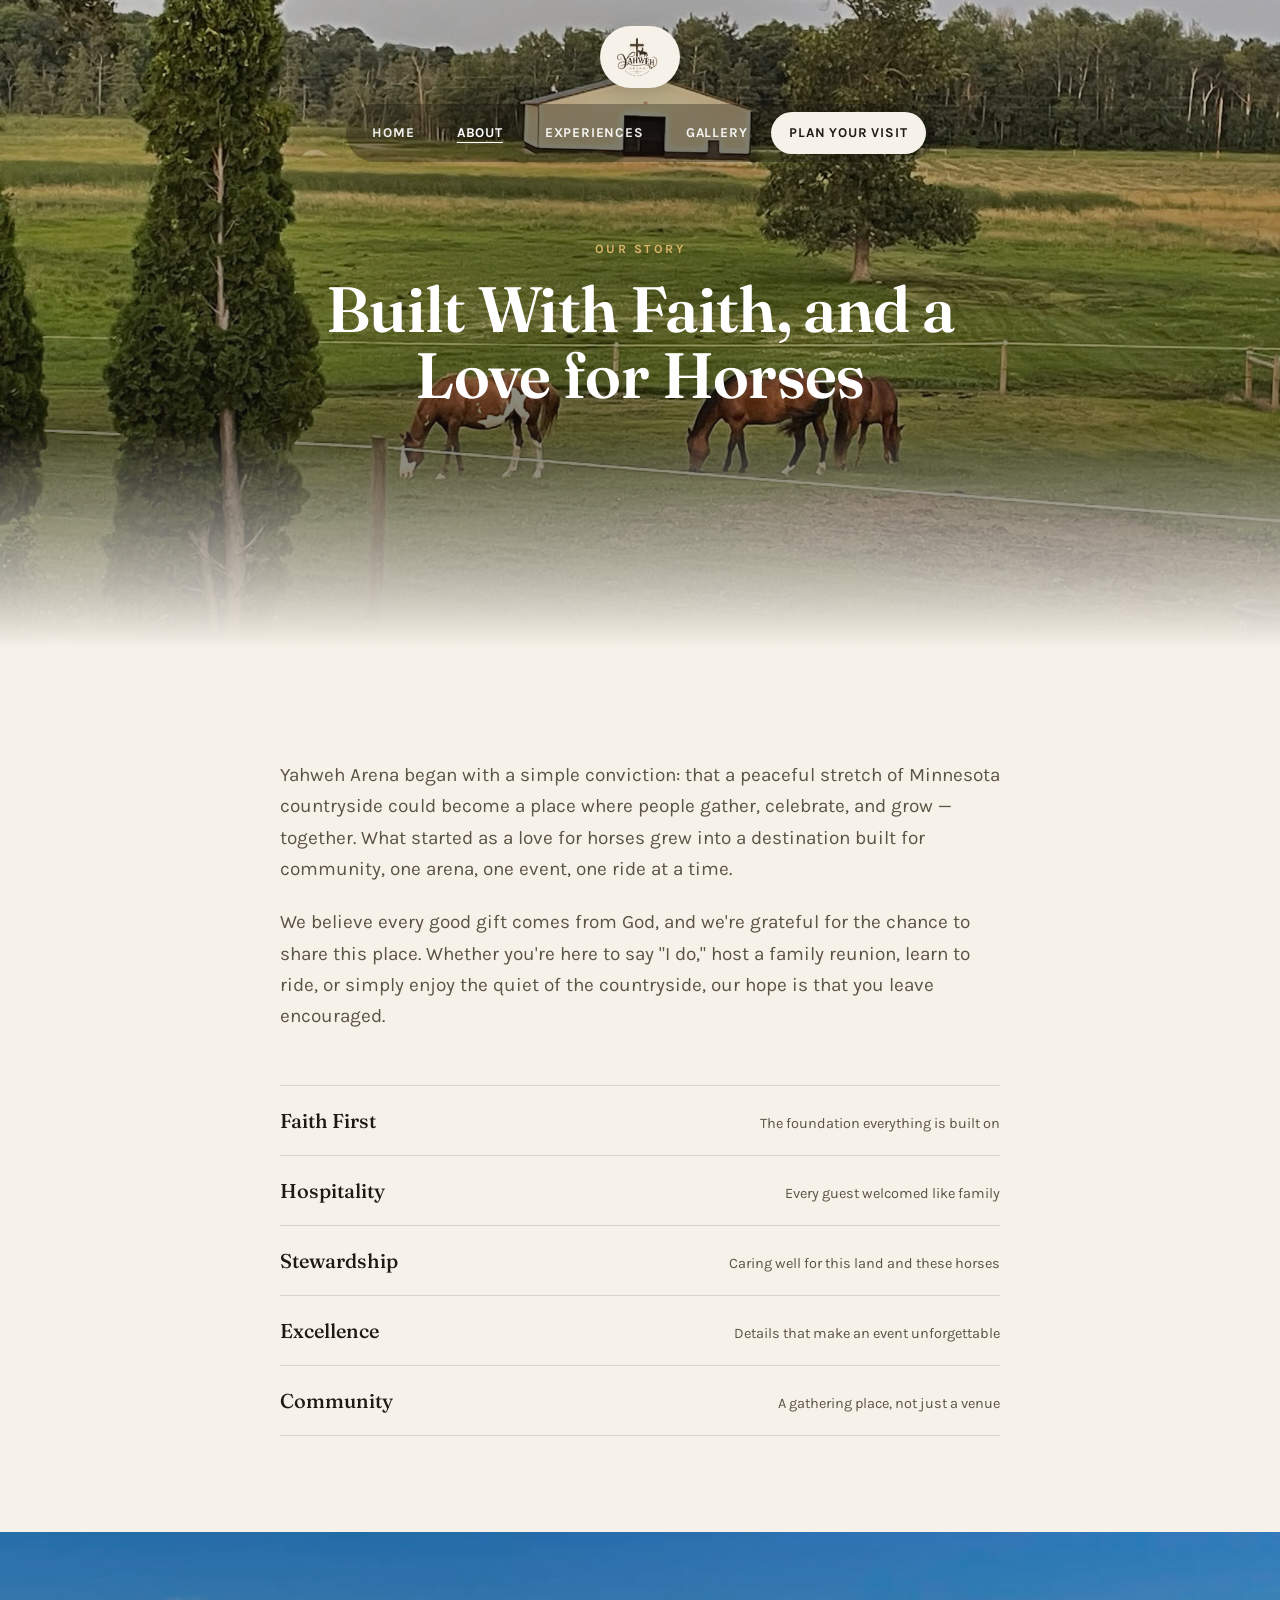
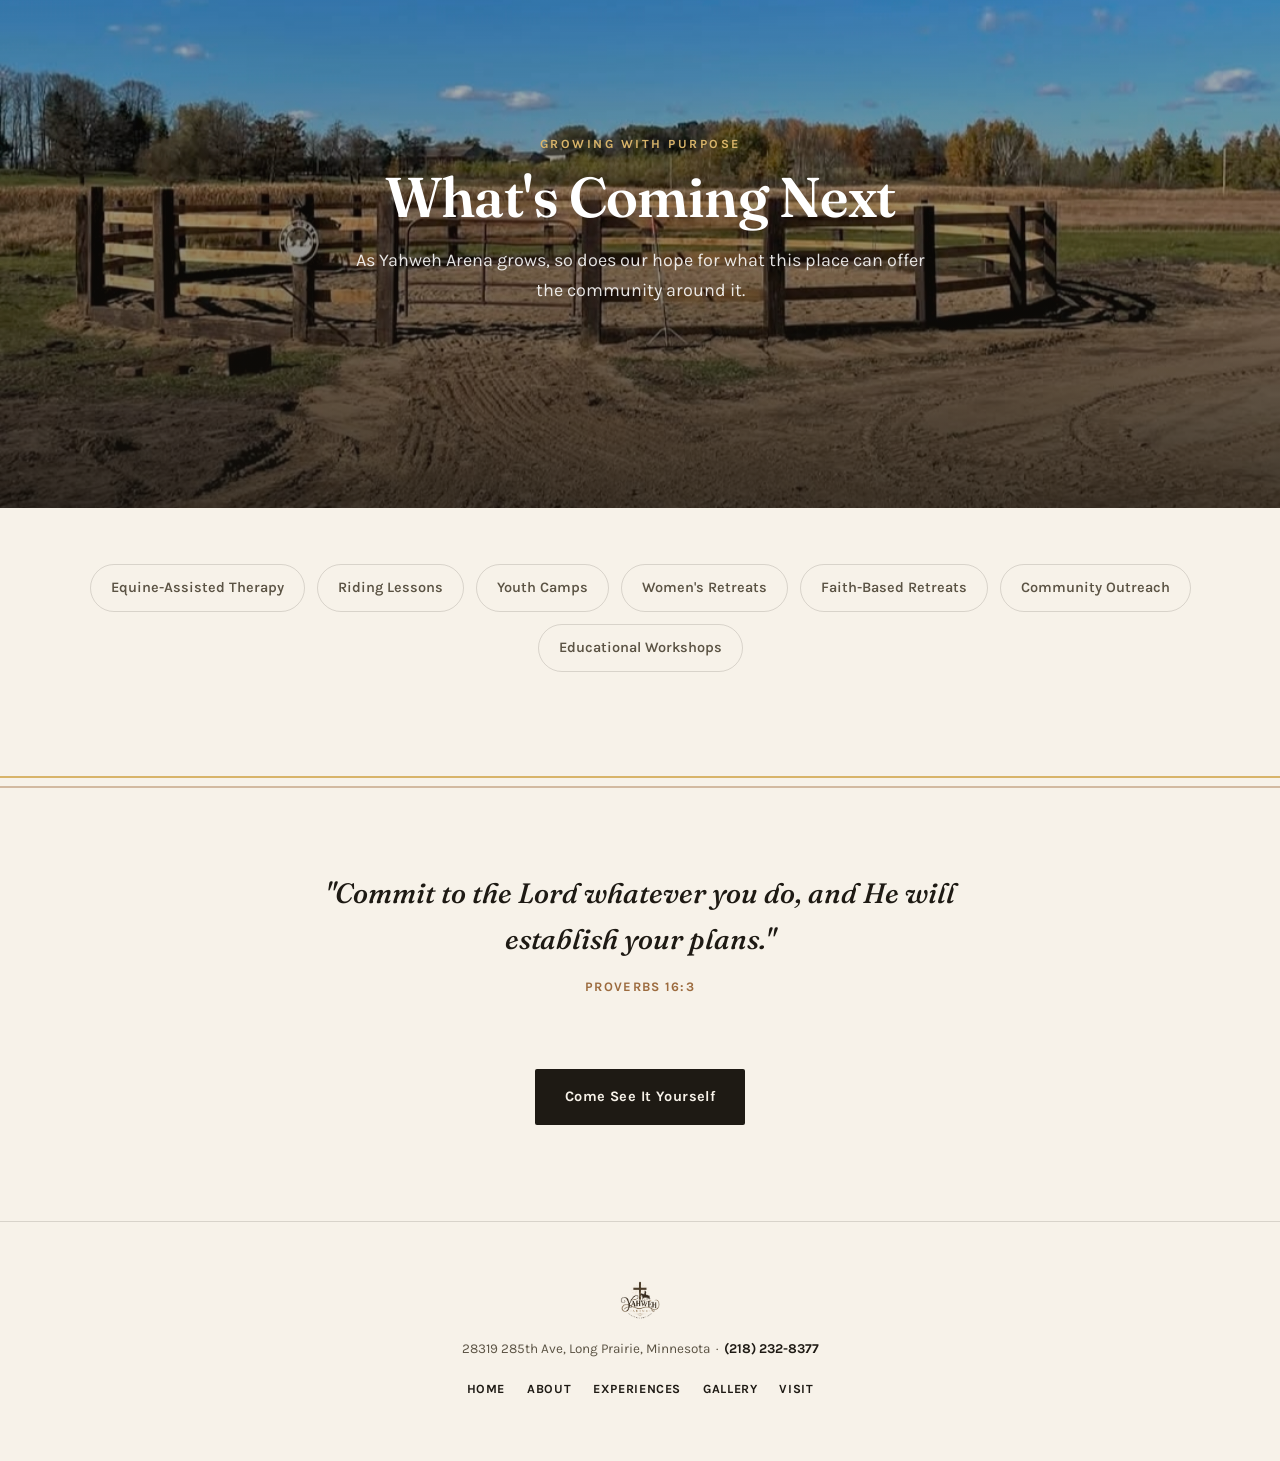
==== about.html @ 920b009f "Add files via upload" ====
<!DOCTYPE html>
<html lang="en">
<head>
<meta charset="UTF-8">
<meta name="viewport" content="width=device-width, initial-scale=1.0">
<title>Our Story — Yahweh Arena</title>
<link rel="preconnect" href="https://fonts.googleapis.com">
<link rel="preconnect" href="https://fonts.gstatic.com" crossorigin>
<link href="https://fonts.googleapis.com/css2?family=Fraunces:ital,opsz,wght@0,9..144,400;0,9..144,500;0,9..144,600;0,9..144,700;1,9..144,500&family=Karla:ital,wght@0,400;0,500;0,600;0,700;1,400&display=swap" rel="stylesheet">
<link rel="stylesheet" href="styles.css">
</head>
<body>

<header class="site-header" id="siteHeader">
  <div class="header-inner">
    <a href="index.html" class="logo-plate">
      <img class="logo-mark" src="1000023288.png" alt="Yahweh Arena — Equestrian &amp; Event Venue">
    </a>
    <nav class="main-nav" id="mainNav">
      <a href="index.html">Home</a>
      <a href="about.html" aria-current="page">About</a>
      <a href="experiences.html">Experiences</a>
      <a href="gallery.html">Gallery</a>
      <a href="visit.html" class="nav-cta">Plan Your Visit</a>
    </nav>
    <button class="nav-toggle" id="navToggle" aria-label="Toggle menu" aria-expanded="false">☰</button>
  </div>
</header>

<section class="image-band section-band fade-base" style="min-height:72vh;">
  <img class="band-img photo" src="1000023089.jpg" alt="Horses grazing in the pasture at Yahweh Arena at dusk">
  <div class="band-overlay"></div>
  <div class="band-content">
    <div class="eyebrow">Our Story</div>
    <h1 style="font-size:clamp(38px,6vw,64px); color:#fff;">Built With Faith, and a Love for Horses</h1>
  </div>
</section>

<section class="content">
  <div class="section-head" style="max-width:720px;">
    <p style="font-size:19px; color:var(--ink-soft); text-align:left;">Yahweh Arena began with a simple conviction: that a peaceful stretch of Minnesota countryside could become a place where people gather, celebrate, and grow — together. What started as a love for horses grew into a destination built for community, one arena, one event, one ride at a time.</p>
    <p style="font-size:19px; color:var(--ink-soft); text-align:left; margin-top:22px;">We believe every good gift comes from God, and we're grateful for the chance to share this place. Whether you're here to say "I do," host a family reunion, learn to ride, or simply enjoy the quiet of the countryside, our hope is that you leave encouraged.</p>
  </div>
  <ul class="values-list">
    <li>Faith First <span>The foundation everything is built on</span></li>
    <li>Hospitality <span>Every guest welcomed like family</span></li>
    <li>Stewardship <span>Caring well for this land and these horses</span></li>
    <li>Excellence <span>Details that make an event unforgettable</span></li>
    <li>Community <span>A gathering place, not just a venue</span></li>
  </ul>
</section>

<!-- FUTURE -->
<section class="image-band section-band" style="min-height:64vh;">
  <img class="band-img photo" src="1000023096.jpg" alt="Outdoor round pen at Yahweh Arena under a clear blue sky">
  <div class="band-overlay"></div>
  <div class="band-content">
    <div class="eyebrow">Growing With Purpose</div>
    <h2>What's Coming Next</h2>
    <p>As Yahweh Arena grows, so does our hope for what this place can offer the community around it.</p>
  </div>
</section>

<section class="content" style="padding-top:56px;">
  <div class="tag-row">
    <span>Equine-Assisted Therapy</span>
    <span>Riding Lessons</span>
    <span>Youth Camps</span>
    <span>Women's Retreats</span>
    <span>Faith-Based Retreats</span>
    <span>Community Outreach</span>
    <span>Educational Workshops</span>
  </div>
</section>

<svg class="fence" viewBox="0 0 1200 30" preserveAspectRatio="none" aria-hidden="true">
  <line class="rail" x1="0" y1="9" x2="1200" y2="9"/>
  <line class="rail2" x1="0" y1="19" x2="1200" y2="19"/>
</svg>

<div class="verse">
  <p>"Commit to the Lord whatever you do, and He will establish your plans."</p>
  <cite>Proverbs 16:3</cite>
</div>

<section class="content" style="padding-top:0; text-align:center;">
  <a class="btn btn-dark" href="visit.html">Come See It Yourself</a>
</section>

<footer>
  <img class="logo-mark" src="1000023288.png" alt="Yahweh Arena">
  <div>28319 285th Ave, Long Prairie, Minnesota &nbsp;·&nbsp; <a class="tel" href="tel:+12182328377">(218) 232-8377</a></div>
  <nav>
    <a href="index.html">Home</a>
    <a href="about.html">About</a>
    <a href="experiences.html">Experiences</a>
    <a href="gallery.html">Gallery</a>
    <a href="visit.html">Visit</a>
  </nav>
</footer>

<script src="script.js"></script>
</body>
</html>
---- styles.css ----
/* ===========================================================
   YAHWEH ARENA — shared styles
   Palette: warm off-white, deep ink, sage, saddle leather, wheat gold
=========================================================== */

:root{
  --ivory:#F7F2E9;
  --card:#FFFDF8;
  --ink:#1E1A14;
  --ink-soft:#5B5344;
  --sage:#6B6F47;
  --sage-deep:#4E5236;
  --leather:#9C6B3E;
  --wheat:#D8B46A;
  --line: rgba(30,26,20,0.14);
  --max: 1180px;
  --overlay: linear-gradient(180deg, rgba(20,17,12,0.25) 0%, rgba(20,17,12,0.45) 55%, rgba(20,17,12,0.78) 100%);
}
*{box-sizing:border-box;}
html{scroll-behavior:smooth;}
body{
  margin:0;
  background:var(--ivory);
  color:var(--ink);
  font-family:'Karla', sans-serif;
  font-size:17px;
  line-height:1.65;
  -webkit-font-smoothing:antialiased;
}
img,svg{display:block;max-width:100%;}
a{color:inherit;}
h1,h2,h3{
  font-family:'Fraunces', serif;
  font-weight:600;
  line-height:1.04;
  margin:0;
  letter-spacing:-0.01em;
}
p{margin:0;}
.photo{width:100%; height:100%; object-fit:cover; filter:saturate(0.95) contrast(1.03);}
.eyebrow{
  font-family:'Karla', sans-serif;
  font-weight:700;
  font-size:12.5px;
  letter-spacing:0.2em;
  text-transform:uppercase;
  color:var(--leather);
}
.wrap{max-width:var(--max); margin:0 auto; padding:0 32px;}
:focus-visible{outline:2px solid var(--wheat); outline-offset:3px;}
@media (prefers-reduced-motion: reduce){
  *{animation-duration:0.001ms !important; animation-iteration-count:1 !important; transition-duration:0.001ms !important; scroll-behavior:auto !important;}
}

/* ---------------- HEADER / NAV ---------------- */
.site-header{
  position:fixed; top:0; left:0; right:0; z-index:200;
  padding:26px 0 18px;
  transition: background .5s ease, padding .5s ease, box-shadow .5s ease, backdrop-filter .5s ease;
}
.site-header.is-scrolled{
  padding:12px 0;
  background:rgba(247,242,233,0.94);
  backdrop-filter:blur(10px);
  box-shadow:0 1px 0 var(--line);
}
.header-inner{
  max-width:var(--max); margin:0 auto; padding:0 28px;
  display:flex; flex-direction:column; align-items:center; gap:16px;
  animation: headerFadeIn 1.1s ease both;
}
.site-header.is-scrolled .header-inner{
  flex-direction:row; justify-content:space-between; align-items:center; gap:0;
}
@keyframes headerFadeIn{
  from{opacity:0; transform:translateY(-10px);}
  to{opacity:1; transform:translateY(0);}
}
.logo-plate{
  background:var(--ivory);
  border-radius:999px;
  padding:8px 20px 8px 14px;
  display:inline-flex; align-items:center;
  box-shadow:0 4px 20px rgba(0,0,0,0.16);
  text-decoration:none;
  transition:padding .4s ease;
}
.site-header.is-scrolled .logo-plate{box-shadow:none; padding:4px 14px 4px 8px; background:transparent;}
.logo-mark{height:46px; width:auto; transition:height .4s ease;}
.site-header.is-scrolled .logo-mark{height:38px;}

.main-nav{
  display:flex; align-items:center; gap:6px;
  background:rgba(20,17,12,0.32);
  backdrop-filter:blur(8px);
  border-radius:999px;
  padding:8px;
  transition:background .4s ease, backdrop-filter .4s ease, padding .4s ease;
}
.site-header.is-scrolled .main-nav{background:transparent; backdrop-filter:none; padding:0; gap:28px;}
.main-nav a{
  text-decoration:none;
  color:#fff;
  font-weight:700;
  font-size:13.5px;
  letter-spacing:0.06em;
  text-transform:uppercase;
  padding:10px 18px;
  border-radius:999px;
  transition:background .2s, color .2s, opacity .2s;
  opacity:0.92;
}
.main-nav a:hover{opacity:1; background:rgba(255,255,255,0.14);}
.site-header.is-scrolled .main-nav a{color:var(--ink); padding:8px 0; opacity:0.78;}
.site-header.is-scrolled .main-nav a:hover{background:none; opacity:1;}
.main-nav a.nav-cta{
  background:var(--ivory); color:var(--ink) !important; opacity:1;
}
.main-nav a.nav-cta:hover{background:var(--wheat);}
.site-header.is-scrolled .main-nav a.nav-cta{
  background:var(--ink); color:var(--ivory) !important; padding:10px 20px;
}
.site-header.is-scrolled .main-nav a.nav-cta:hover{background:var(--sage-deep);}
.main-nav a[aria-current="page"]{opacity:1; text-decoration:underline; text-underline-offset:5px;}

.nav-toggle{
  display:none; background:none; border:0; color:#fff; font-size:24px; cursor:pointer;
  position:absolute; right:28px; top:26px;
}
.site-header.is-scrolled .nav-toggle{color:var(--ink); top:16px;}

/* ---------------- IMAGE BANDS (signature: big image, dark overlay, centered content) ---------------- */
.image-band{
  position:relative;
  width:100%;
  overflow:hidden;
  display:flex; align-items:center; justify-content:center;
  text-align:center;
  color:#fff;
}
.image-band.hero-band{min-height:100vh;}
.image-band.section-band{min-height:78vh;}
.band-img{position:absolute; inset:0; width:100%; height:100%;}
.band-overlay{position:absolute; inset:0; background:var(--overlay);}
.band-content{position:relative; z-index:2; max-width:760px; padding:0 28px;}
.band-content .eyebrow{color:var(--wheat);}
.band-content h1{
  font-size:clamp(42px, 7vw, 84px);
  color:#fff;
  margin-top:16px;
}
.band-content h2{
  font-size:clamp(32px, 5vw, 56px);
  color:#fff;
  margin-top:14px;
}
.band-content p{
  color:rgba(255,255,255,0.88);
  font-size:18px;
  margin-top:20px;
  max-width:52ch;
  margin-left:auto; margin-right:auto;
}
.band-actions{display:flex; gap:16px; justify-content:center; margin-top:34px; flex-wrap:wrap;}

/* fade to off-white at base of the first band on a page */
.image-band.fade-base::before{
  content:"";
  position:absolute; left:0; right:0; bottom:0; height:220px;
  background:linear-gradient(to bottom, transparent, var(--ivory));
  z-index:1; pointer-events:none;
}

.btn{
  display:inline-block;
  text-decoration:none;
  font-weight:700;
  font-size:14.5px;
  letter-spacing:0.03em;
  padding:16px 30px;
  border-radius:2px;
  transition:background .2s, color .2s, transform .2s;
}
.btn-light{background:var(--ivory); color:var(--ink);}
.btn-light:hover{background:var(--wheat); transform:translateY(-1px);}
.btn-outline{border:1.5px solid rgba(255,255,255,0.7); color:#fff;}
.btn-outline:hover{background:rgba(255,255,255,0.12);}
.btn-dark{background:var(--ink); color:var(--ivory);}
.btn-dark:hover{background:var(--sage-deep); transform:translateY(-1px);}

/* ---------------- FENCE DIVIDER (signature motif) ---------------- */
.fence{width:100%; height:30px; display:block;}
.fence .rail{stroke:var(--wheat); stroke-width:2;}
.fence .rail2{stroke:var(--leather); stroke-width:1.5; opacity:0.55;}

/* ---------------- OFF-WHITE CONTENT SECTIONS ---------------- */
section.content{padding:96px 28px;}
.section-head{max-width:660px; margin:0 auto 52px; text-align:center;}
.section-head h2{font-size:clamp(30px,4vw,44px); margin-top:12px;}
.section-head p{color:var(--ink-soft); margin-top:16px; font-size:17px;}

/* verse */
.verse{text-align:center; padding:72px 28px; max-width:760px; margin:0 auto;}
.verse p{
  font-family:'Fraunces', serif; font-style:italic; font-weight:500;
  font-size:clamp(21px,2.6vw,28px); color:var(--ink);
}
.verse cite{
  display:block; margin-top:14px; font-style:normal; font-weight:700; font-size:13px;
  letter-spacing:0.1em; text-transform:uppercase; color:var(--leather);
}

/* values list (about) */
.values-list{list-style:none; margin:36px 0 0; padding:0; border-top:1px solid var(--line); max-width:720px; margin-left:auto; margin-right:auto;}
.values-list li{
  padding:18px 0; border-bottom:1px solid var(--line);
  display:flex; justify-content:space-between; align-items:baseline; gap:20px;
  font-family:'Fraunces', serif; font-weight:500; font-size:20px;
}
.values-list li span{font-family:'Karla', sans-serif; font-weight:400; font-size:14.5px; color:var(--ink-soft); text-align:right; max-width:54%;}

/* teaser cards (home) */
.card-grid{max-width:var(--max); margin:0 auto; display:grid; grid-template-columns:repeat(3,1fr); gap:1px; background:var(--line); border:1px solid var(--line);}
.teaser-card{background:var(--card); text-decoration:none; color:var(--ink); display:flex; flex-direction:column;}
.teaser-photo{aspect-ratio:5/4; overflow:hidden;}
.teaser-body{padding:30px 28px 34px;}
.teaser-body h3{font-size:23px; margin-top:12px;}
.teaser-body p{color:var(--ink-soft); font-size:15px; margin-top:10px;}
.teaser-price{font-family:'Fraunces', serif; font-weight:600; font-size:14px; color:var(--sage-deep);}
.teaser-arrow{margin-top:18px; font-weight:700; font-size:13px; letter-spacing:0.05em; text-transform:uppercase; display:inline-flex; align-items:center; gap:6px;}
.teaser-card:hover .teaser-photo img{transform:scale(1.04);}
.teaser-photo img{transition:transform .5s ease;}

/* gallery grid teaser + full */
.gallery-grid{max-width:var(--max); margin:0 auto; display:grid; grid-template-columns:repeat(3,1fr); gap:14px;}
.gallery-grid a{display:block; aspect-ratio:1/1; overflow:hidden; text-decoration:none;}
.gallery-grid img{transition:transform .5s ease;}
.gallery-grid a:hover img{transform:scale(1.05);}
.gallery-grid.teaser{grid-template-columns:repeat(4,1fr);}

/* experience full sections (experiences page) */
.exp-section{position:relative; min-height:88vh; display:flex; align-items:center; overflow:hidden; color:#fff;}
.exp-section .band-img{position:absolute; inset:0;}
.exp-section .band-overlay{position:absolute; inset:0; background:var(--overlay);}
.exp-inner{position:relative; z-index:2; max-width:640px; padding:0 28px;}
.exp-inner .eyebrow{color:var(--wheat);}
.exp-inner h2{font-size:clamp(34px,5vw,56px); color:#fff; margin-top:14px;}
.exp-price-tag{
  display:inline-block; margin-top:18px; font-family:'Fraunces', serif; font-weight:600;
  font-size:17px; color:#fff; border:1px solid rgba(255,255,255,0.5); padding:8px 18px; border-radius:999px;
}
.exp-inner p.desc{color:rgba(255,255,255,0.9); margin-top:22px; font-size:17px; max-width:50ch;}
.exp-list{list-style:none; margin:24px 0 0; padding:0;}
.exp-list li{padding:8px 0; font-size:15px; color:rgba(255,255,255,0.88);}
.exp-list li::before{content:"— "; color:var(--wheat); font-weight:700;}

/* visit / contact card */
.visit-card{
  max-width:560px; margin:0 auto; background:var(--card); border:1px solid var(--line); padding:44px;
}
.visit-card h3{font-size:24px;}
.visit-row{display:flex; justify-content:space-between; gap:20px; padding:16px 0; border-top:1px solid var(--line); font-size:15px;}
.visit-row:first-of-type{margin-top:22px;}
.visit-row dt{color:var(--ink-soft); font-weight:700; letter-spacing:0.03em; font-size:12px; text-transform:uppercase;}
.visit-row dd{margin:0; text-align:right; font-weight:600;}
.visit-note{font-size:13px; color:var(--ink-soft); margin-top:20px; font-style:italic; text-align:center;}
.visit-btns{display:flex; gap:14px; margin-top:24px; flex-wrap:wrap; justify-content:center;}

/* future tags */
.tag-row{max-width:var(--max); margin:0 auto; display:flex; flex-wrap:wrap; gap:12px; justify-content:center;}
.tag-row span{border:1px solid var(--line); padding:11px 20px; border-radius:999px; font-size:14.5px; font-weight:600; color:var(--ink-soft);}

/* ---------------- FOOTER ---------------- */
footer{padding:56px 28px 44px; text-align:center; color:var(--ink-soft); font-size:13.5px; border-top:1px solid var(--line);}
footer .logo-mark{height:44px; margin:0 auto 16px;}
footer nav{display:flex; gap:22px; justify-content:center; margin:18px 0; flex-wrap:wrap;}
footer nav a{text-decoration:none; font-weight:700; font-size:12.5px; letter-spacing:0.05em; text-transform:uppercase; color:var(--ink);}
footer a.tel{text-decoration:none; font-weight:700; color:var(--ink);}

/* ---------------- RESPONSIVE ---------------- */
@media (max-width:900px){
  .main-nav{
    position:fixed; inset:0; top:0; z-index:150;
    flex-direction:column; justify-content:center; align-items:center; gap:26px;
    background:rgba(20,17,12,0.94); backdrop-filter:blur(10px);
    border-radius:0; padding:0;
    opacity:0; visibility:hidden; pointer-events:none;
    transition:opacity .3s ease;
  }
  .main-nav.is-open{opacity:1; visibility:visible; pointer-events:auto;}
  .main-nav a{font-size:20px; padding:12px 24px;}
  .nav-toggle{display:block;}
  .site-header .header-inner{flex-direction:row; justify-content:center;}
  .site-header.is-scrolled .header-inner{justify-content:center;}
  .card-grid{grid-template-columns:1fr;}
  .gallery-grid{grid-template-columns:repeat(2,1fr);}
  .gallery-grid.teaser{grid-template-columns:repeat(2,1fr);}
  .values-list li{flex-direction:column; gap:4px;}
  .values-list li span{max-width:100%; text-align:left;}
  section.content{padding:64px 20px;}
  .visit-card{padding:30px;}
}
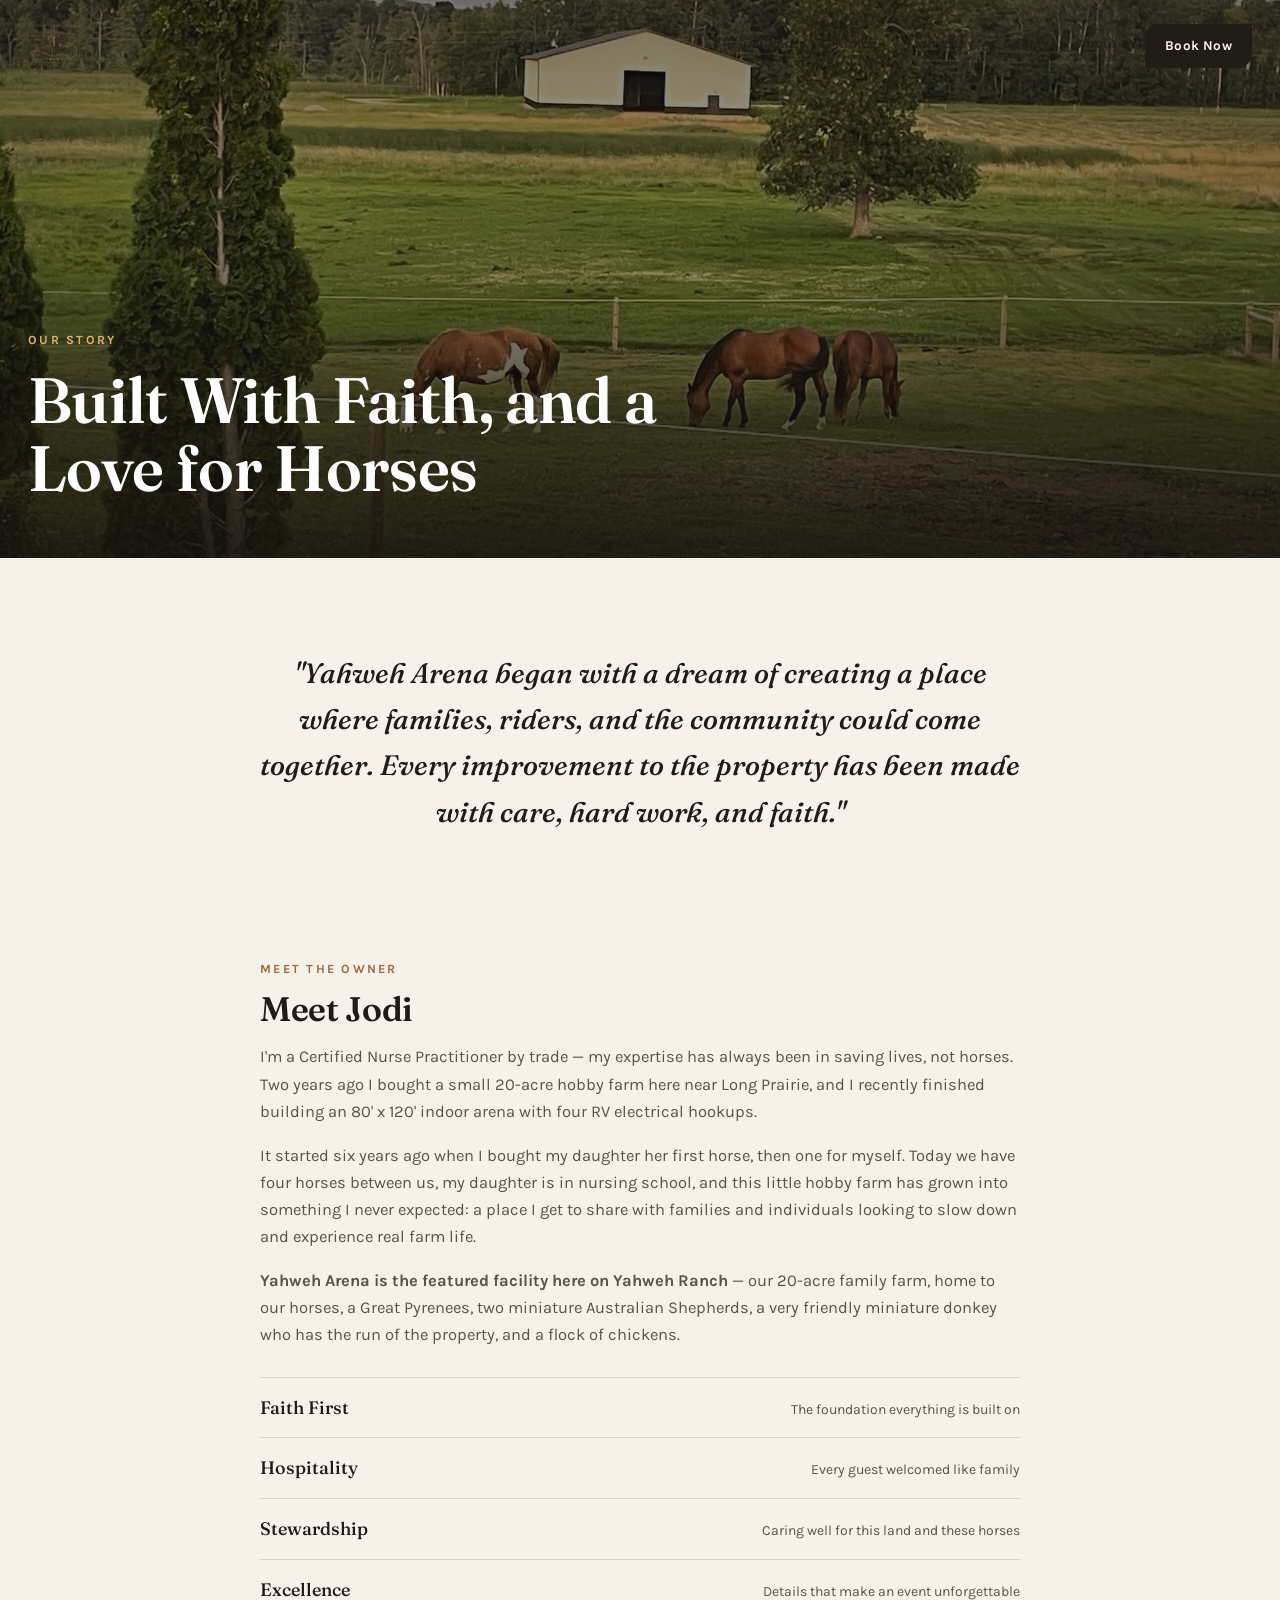
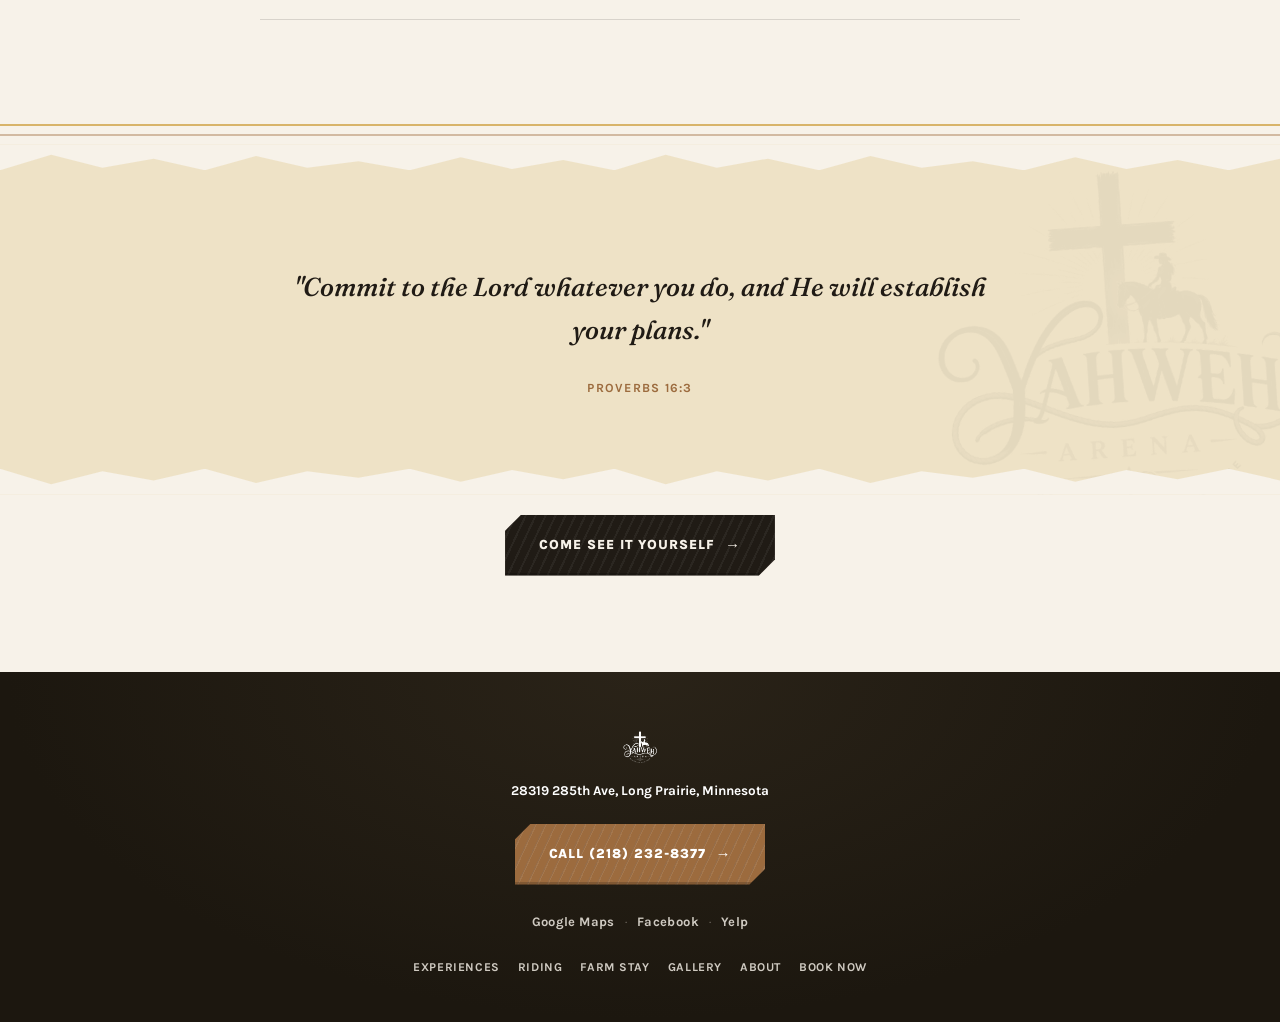
==== commit 0a1af800: "Add files via upload" ====
--- a/about.html
+++ b/about.html
@@ -3,99 +3,121 @@
 <head>
 <meta charset="UTF-8">
 <meta name="viewport" content="width=device-width, initial-scale=1.0">
-<title>Our Story — Yahweh Arena</title>
+<title>Our Story | Yahweh Arena on Yahweh Ranch — Long Prairie, MN</title>
+<meta name="description" content="Meet Jodi, the nurse practitioner and family farm owner behind Yahweh Ranch — home to Yahweh Arena, a 20-acre hobby farm turned countryside gathering place near Long Prairie, Minnesota.">
+<link rel="canonical" href="https://yahweharena.com/about">
+<meta property="og:type" content="website">
+<meta property="og:title" content="Our Story | Yahweh Arena on Yahweh Ranch">
+<meta property="og:description" content="Meet Jodi, the nurse practitioner and family farm owner behind Yahweh Ranch — home to Yahweh Arena near Long Prairie, Minnesota.">
+<meta property="og:url" content="https://yahweharena.com/about">
+<meta property="og:image" content="https://yahweharena.com/1000023089.jpg">
+<link rel="icon" type="image/png" href="/1000023288.png">
+<link rel="apple-touch-icon" href="/1000023288.png">
 <link rel="preconnect" href="https://fonts.googleapis.com">
 <link rel="preconnect" href="https://fonts.gstatic.com" crossorigin>
 <link href="https://fonts.googleapis.com/css2?family=Fraunces:ital,opsz,wght@0,9..144,400;0,9..144,500;0,9..144,600;0,9..144,700;1,9..144,500&family=Karla:ital,wght@0,400;0,500;0,600;0,700;1,400&display=swap" rel="stylesheet">
 <link rel="stylesheet" href="styles.css">
 </head>
 <body>
+<div class="grain" aria-hidden="true"></div>
 
-<header class="site-header" id="siteHeader">
-  <div class="header-inner">
-    <a href="index.html" class="logo-plate">
-      <img class="logo-mark" src="1000023288.png" alt="Yahweh Arena — Equestrian &amp; Event Venue">
-    </a>
-    <nav class="main-nav" id="mainNav">
-      <a href="index.html">Home</a>
-      <a href="about.html" aria-current="page">About</a>
-      <a href="experiences.html">Experiences</a>
-      <a href="gallery.html">Gallery</a>
-      <a href="visit.html" class="nav-cta">Plan Your Visit</a>
-    </nav>
-    <button class="nav-toggle" id="navToggle" aria-label="Toggle menu" aria-expanded="false">☰</button>
-  </div>
+<header class="site-header page-header" id="siteHeader">
+  <a href="/" class="logo-link">
+    <img class="logo-mark" src="1000023288.png" alt="Yahweh Arena — Equestrian &amp; Event Venue">
+  </a>
+  <nav id="desktopNav">
+    <a href="/" data-scroll-to="experiences">Experiences</a>
+    <a href="/riding">Riding</a>
+    <a href="/stay">Farm Stay</a>
+    <a href="/" data-scroll-to="gallery">Gallery</a>
+    <a href="/about">About</a>
+    <a href="/" data-scroll-to="contact" class="nav-cta">Book Now</a>
+  </nav>
+  <button class="nav-toggle" id="navToggle" aria-label="Open menu" aria-expanded="false">☰</button>
 </header>
 
-<section class="image-band section-band fade-base" style="min-height:72vh;">
-  <img class="band-img photo" src="1000023089.jpg" alt="Horses grazing in the pasture at Yahweh Arena at dusk">
-  <div class="band-overlay"></div>
-  <div class="band-content">
+<div class="mobile-nav" id="mobileNav">
+  <button type="button" id="navCloseBtn" class="nav-close-btn" aria-label="Close menu">✕</button>
+  <img class="mobile-nav-logo" src="1000023288.png" alt="Yahweh Arena">
+  <a href="/" data-scroll-to="experiences">Experiences</a>
+  <a href="/riding">Riding</a>
+  <a href="/stay">Farm Stay</a>
+  <a href="/" data-scroll-to="gallery">Gallery</a>
+  <a href="/about">About</a>
+  <a href="/" data-scroll-to="contact" class="nav-cta">Book Now</a>
+</div>
+
+<section class="hero page-hero">
+  <img class="hero-img photo" src="1000023089.jpg" alt="Horses grazing in the pasture at Yahweh Ranch at dusk">
+  <div class="hero-overlay"></div>
+  <div class="hero-content">
     <div class="eyebrow">Our Story</div>
-    <h1 style="font-size:clamp(38px,6vw,64px); color:#fff;">Built With Faith, and a Love for Horses</h1>
+    <h1>Built With Faith, and a Love for Horses</h1>
   </div>
 </section>
 
-<section class="content">
-  <div class="section-head" style="max-width:720px;">
-    <p style="font-size:19px; color:var(--ink-soft); text-align:left;">Yahweh Arena began with a simple conviction: that a peaceful stretch of Minnesota countryside could become a place where people gather, celebrate, and grow — together. What started as a love for horses grew into a destination built for community, one arena, one event, one ride at a time.</p>
-    <p style="font-size:19px; color:var(--ink-soft); text-align:left; margin-top:22px;">We believe every good gift comes from God, and we're grateful for the chance to share this place. Whether you're here to say "I do," host a family reunion, learn to ride, or simply enjoy the quiet of the countryside, our hope is that you leave encouraged.</p>
+<section class="content" style="padding-top:64px;">
+  <div class="mission-quote">
+    <p>"Yahweh Arena began with a dream of creating a place where families, riders, and the community could come together. Every improvement to the property has been made with care, hard work, and faith."</p>
   </div>
-  <ul class="values-list">
+</section>
+
+<section class="content" style="padding-top:0;">
+  <div class="owner-bio">
+    <div class="eyebrow">Meet the Owner</div>
+    <h2 style="margin-top:12px;">Meet Jodi</h2>
+    <p>I'm a Certified Nurse Practitioner by trade — my expertise has always been in saving lives, not horses. Two years ago I bought a small 20-acre hobby farm here near Long Prairie, and I recently finished building an 80' x 120' indoor arena with four RV electrical hookups.</p>
+    <p>It started six years ago when I bought my daughter her first horse, then one for myself. Today we have four horses between us, my daughter is in nursing school, and this little hobby farm has grown into something I never expected: a place I get to share with families and individuals looking to slow down and experience real farm life.</p>
+    <p><strong>Yahweh Arena is the featured facility here on Yahweh Ranch</strong> — our 20-acre family farm, home to our horses, a Great Pyrenees, two miniature Australian Shepherds, a very friendly miniature donkey who has the run of the property, and a flock of chickens.</p>
+  </div>
+  <ul class="values-list" style="max-width:760px; margin-left:auto; margin-right:auto;">
     <li>Faith First <span>The foundation everything is built on</span></li>
     <li>Hospitality <span>Every guest welcomed like family</span></li>
     <li>Stewardship <span>Caring well for this land and these horses</span></li>
     <li>Excellence <span>Details that make an event unforgettable</span></li>
-    <li>Community <span>A gathering place, not just a venue</span></li>
   </ul>
 </section>
 
-<!-- FUTURE -->
-<section class="image-band section-band" style="min-height:64vh;">
-  <img class="band-img photo" src="1000023096.jpg" alt="Outdoor round pen at Yahweh Arena under a clear blue sky">
-  <div class="band-overlay"></div>
-  <div class="band-content">
-    <div class="eyebrow">Growing With Purpose</div>
-    <h2>What's Coming Next</h2>
-    <p>As Yahweh Arena grows, so does our hope for what this place can offer the community around it.</p>
-  </div>
-</section>
-
-<section class="content" style="padding-top:56px;">
-  <div class="tag-row">
-    <span>Equine-Assisted Therapy</span>
-    <span>Riding Lessons</span>
-    <span>Youth Camps</span>
-    <span>Women's Retreats</span>
-    <span>Faith-Based Retreats</span>
-    <span>Community Outreach</span>
-    <span>Educational Workshops</span>
-  </div>
-</section>
-
-<svg class="fence" viewBox="0 0 1200 30" preserveAspectRatio="none" aria-hidden="true">
+<svg class="fence" viewBox="0 0 1200 28" preserveAspectRatio="none" aria-hidden="true">
   <line class="rail" x1="0" y1="9" x2="1200" y2="9"/>
   <line class="rail2" x1="0" y1="19" x2="1200" y2="19"/>
 </svg>
 
-<div class="verse">
-  <p>"Commit to the Lord whatever you do, and He will establish your plans."</p>
-  <cite>Proverbs 16:3</cite>
+<!-- VERSE -->
+<div class="verse-wrap">
+  <div class="torn-top"></div>
+  <img class="verse-logo-bg" src="1000023288.png" alt="" aria-hidden="true">
+  <div class="verse">
+    <p>"Commit to the Lord whatever you do, and He will establish your plans."</p>
+    <cite>Proverbs 16:3</cite>
+  </div>
+  <div class="torn-bottom"></div>
 </div>
 
-<section class="content" style="padding-top:0; text-align:center;">
-  <a class="btn btn-dark" href="visit.html">Come See It Yourself</a>
+<section class="content" style="text-align:center;">
+  <a class="btn btn-dark" href="/" data-scroll-to="contact">Come See It Yourself</a>
 </section>
 
 <footer>
   <img class="logo-mark" src="1000023288.png" alt="Yahweh Arena">
-  <div>28319 285th Ave, Long Prairie, Minnesota &nbsp;·&nbsp; <a class="tel" href="tel:+12182328377">(218) 232-8377</a></div>
+  <div class="address-line">
+    <a href="https://www.google.com/maps/search/?api=1&query=28319+285th+Ave+Long+Prairie+MN" target="_blank" rel="noopener">28319 285th Ave, Long Prairie, Minnesota</a>
+  </div>
+  <a class="btn btn-accent call-btn" href="tel:+12182328377">Call (218) 232-8377</a>
+  <div class="social-row">
+    <a href="https://www.google.com/maps/search/?api=1&query=28319+285th+Ave+Long+Prairie+MN" target="_blank" rel="noopener">Google Maps</a>
+    <span>·</span>
+    <a href="https://www.facebook.com/share/1akdEZ5ze8/" target="_blank" rel="noopener">Facebook</a>
+    <span>·</span>
+    <a href="#" onclick="return false;" aria-disabled="true" title="Yelp link coming soon">Yelp</a>
+  </div>
   <nav>
-    <a href="index.html">Home</a>
-    <a href="about.html">About</a>
-    <a href="experiences.html">Experiences</a>
-    <a href="gallery.html">Gallery</a>
-    <a href="visit.html">Visit</a>
+    <a href="/" data-scroll-to="experiences">Experiences</a>
+    <a href="/riding">Riding</a>
+    <a href="/stay">Farm Stay</a>
+    <a href="/" data-scroll-to="gallery">Gallery</a>
+    <a href="/about">About</a>
+    <a href="/" data-scroll-to="contact">Book Now</a>
   </nav>
 </footer>
 
--- a/styles.css
+++ b/styles.css
@@ -1,302 +1,451 @@
 /* ===========================================================
-   YAHWEH ARENA — shared styles
-   Palette: warm off-white, deep ink, sage, saddle leather, wheat gold
+   YAHWEH ARENA — shared stylesheet
 =========================================================== */
-
 :root{
   --ivory:#F7F2E9;
+  --parchment:#EEE2C6;
   --card:#FFFDF8;
-  --ink:#1E1A14;
+  --ink:#201B15;
   --ink-soft:#5B5344;
   --sage:#6B6F47;
   --sage-deep:#4E5236;
   --leather:#9C6B3E;
   --wheat:#D8B46A;
-  --line: rgba(30,26,20,0.14);
-  --max: 1180px;
-  --overlay: linear-gradient(180deg, rgba(20,17,12,0.25) 0%, rgba(20,17,12,0.45) 55%, rgba(20,17,12,0.78) 100%);
+  --line: rgba(32,27,21,0.14);
+  --max: 1160px;
 }
 *{box-sizing:border-box;}
 html{scroll-behavior:smooth;}
 body{
-  margin:0;
-  background:var(--ivory);
-  color:var(--ink);
-  font-family:'Karla', sans-serif;
-  font-size:17px;
-  line-height:1.65;
+  margin:0; background:var(--ivory); color:var(--ink);
+  font-family:'Karla', sans-serif; font-size:17px; line-height:1.65;
   -webkit-font-smoothing:antialiased;
 }
-img,svg{display:block;max-width:100%;}
+img,svg{display:block; max-width:100%;}
+.photo{width:100%; height:100%; object-fit:cover; filter:saturate(0.95) contrast(1.02);}
 a{color:inherit;}
-h1,h2,h3{
-  font-family:'Fraunces', serif;
-  font-weight:600;
-  line-height:1.04;
-  margin:0;
-  letter-spacing:-0.01em;
-}
-p{margin:0;}
-.photo{width:100%; height:100%; object-fit:cover; filter:saturate(0.95) contrast(1.03);}
-.eyebrow{
-  font-family:'Karla', sans-serif;
-  font-weight:700;
-  font-size:12.5px;
-  letter-spacing:0.2em;
-  text-transform:uppercase;
-  color:var(--leather);
-}
-.wrap{max-width:var(--max); margin:0 auto; padding:0 32px;}
+h1,h2,h3{font-family:'Fraunces', serif; font-weight:600; line-height:1.06; margin:0; letter-spacing:-0.01em;}
+.eyebrow{font-family:'Karla', sans-serif; font-weight:700; font-size:12.5px; letter-spacing:0.18em; text-transform:uppercase; color:var(--leather);}
+.wrap{max-width:var(--max); margin:0 auto; padding:0 28px;}
 :focus-visible{outline:2px solid var(--wheat); outline-offset:3px;}
 @media (prefers-reduced-motion: reduce){
-  *{animation-duration:0.001ms !important; animation-iteration-count:1 !important; transition-duration:0.001ms !important; scroll-behavior:auto !important;}
-}
-
-/* ---------------- HEADER / NAV ---------------- */
+  *{animation-duration:0.001ms !important; transition-duration:0.001ms !important; scroll-behavior:auto !important;}
+}
+
+/* ---------- HEADER ---------- */
 .site-header{
-  position:fixed; top:0; left:0; right:0; z-index:200;
-  padding:26px 0 18px;
-  transition: background .5s ease, padding .5s ease, box-shadow .5s ease, backdrop-filter .5s ease;
+  position:fixed; top:0; left:0; right:0; z-index:500;
+  display:flex; align-items:center; justify-content:space-between;
+  padding:20px 28px;
+  transition:background .35s ease, padding .35s ease, box-shadow .35s ease;
 }
 .site-header.is-scrolled{
-  padding:12px 0;
-  background:rgba(247,242,233,0.94);
-  backdrop-filter:blur(10px);
+  background:rgba(247,242,233,0.95);
+  backdrop-filter:blur(8px);
   box-shadow:0 1px 0 var(--line);
-}
-.header-inner{
-  max-width:var(--max); margin:0 auto; padding:0 28px;
-  display:flex; flex-direction:column; align-items:center; gap:16px;
-  animation: headerFadeIn 1.1s ease both;
-}
-.site-header.is-scrolled .header-inner{
-  flex-direction:row; justify-content:space-between; align-items:center; gap:0;
-}
-@keyframes headerFadeIn{
-  from{opacity:0; transform:translateY(-10px);}
-  to{opacity:1; transform:translateY(0);}
-}
-.logo-plate{
-  background:var(--ivory);
-  border-radius:999px;
-  padding:8px 20px 8px 14px;
-  display:inline-flex; align-items:center;
-  box-shadow:0 4px 20px rgba(0,0,0,0.16);
-  text-decoration:none;
-  transition:padding .4s ease;
-}
-.site-header.is-scrolled .logo-plate{box-shadow:none; padding:4px 14px 4px 8px; background:transparent;}
-.logo-mark{height:46px; width:auto; transition:height .4s ease;}
-.site-header.is-scrolled .logo-mark{height:38px;}
-
-.main-nav{
-  display:flex; align-items:center; gap:6px;
-  background:rgba(20,17,12,0.32);
-  backdrop-filter:blur(8px);
-  border-radius:999px;
-  padding:8px;
-  transition:background .4s ease, backdrop-filter .4s ease, padding .4s ease;
-}
-.site-header.is-scrolled .main-nav{background:transparent; backdrop-filter:none; padding:0; gap:28px;}
-.main-nav a{
-  text-decoration:none;
-  color:#fff;
-  font-weight:700;
-  font-size:13.5px;
-  letter-spacing:0.06em;
-  text-transform:uppercase;
-  padding:10px 18px;
-  border-radius:999px;
-  transition:background .2s, color .2s, opacity .2s;
-  opacity:0.92;
-}
-.main-nav a:hover{opacity:1; background:rgba(255,255,255,0.14);}
-.site-header.is-scrolled .main-nav a{color:var(--ink); padding:8px 0; opacity:0.78;}
-.site-header.is-scrolled .main-nav a:hover{background:none; opacity:1;}
-.main-nav a.nav-cta{
-  background:var(--ivory); color:var(--ink) !important; opacity:1;
-}
-.main-nav a.nav-cta:hover{background:var(--wheat);}
-.site-header.is-scrolled .main-nav a.nav-cta{
-  background:var(--ink); color:var(--ivory) !important; padding:10px 20px;
-}
-.site-header.is-scrolled .main-nav a.nav-cta:hover{background:var(--sage-deep);}
-.main-nav a[aria-current="page"]{opacity:1; text-decoration:underline; text-underline-offset:5px;}
+  padding:14px 28px;
+}
+.logo-link{display:flex; align-items:center;}
+.logo-mark{height:78px; width:auto; transition:height .35s ease, filter .35s ease; filter:brightness(0) invert(1);}
+.site-header.is-scrolled .logo-mark{height:46px; filter:none;}
+.page-header .logo-mark{filter:none; height:52px;}
+.page-header.is-scrolled .logo-mark{height:44px;}
+
+#desktopNav{display:flex; align-items:center; gap:28px;}
+#desktopNav a{
+  text-decoration:none; font-weight:700; font-size:13.5px; letter-spacing:0.03em;
+  color:#fff; opacity:0.92; transition:opacity .2s, color .2s;
+  padding-bottom:3px; border-bottom:1px solid transparent;
+}
+#desktopNav a:hover{opacity:1; border-bottom-color:currentColor;}
+.site-header.is-scrolled #desktopNav a{color:var(--ink);}
+.page-header #desktopNav a{color:var(--ink); opacity:0.75;}
+.page-header #desktopNav a:hover{opacity:1;}
+#desktopNav a.nav-cta{
+  background:#fff; color:var(--ink) !important; opacity:1;
+  padding:11px 20px; border-bottom:none;
+  clip-path: polygon(9px 0, 100% 0, 100% calc(100% - 9px), calc(100% - 9px) 100%, 0 100%, 0 9px);
+}
+#desktopNav a.nav-cta:hover{background:var(--wheat);}
+.site-header.is-scrolled #desktopNav a.nav-cta{background:var(--ink); color:var(--ivory) !important;}
+.site-header.is-scrolled #desktopNav a.nav-cta:hover{background:var(--sage-deep);}
+.page-header #desktopNav a.nav-cta{background:var(--ink); color:var(--ivory) !important;}
+.page-header #desktopNav a.nav-cta:hover{background:var(--sage-deep);}
 
 .nav-toggle{
-  display:none; background:none; border:0; color:#fff; font-size:24px; cursor:pointer;
-  position:absolute; right:28px; top:26px;
-}
-.site-header.is-scrolled .nav-toggle{color:var(--ink); top:16px;}
-
-/* ---------------- IMAGE BANDS (signature: big image, dark overlay, centered content) ---------------- */
-.image-band{
-  position:relative;
-  width:100%;
-  overflow:hidden;
-  display:flex; align-items:center; justify-content:center;
-  text-align:center;
-  color:#fff;
-}
-.image-band.hero-band{min-height:100vh;}
-.image-band.section-band{min-height:78vh;}
-.band-img{position:absolute; inset:0; width:100%; height:100%;}
-.band-overlay{position:absolute; inset:0; background:var(--overlay);}
-.band-content{position:relative; z-index:2; max-width:760px; padding:0 28px;}
-.band-content .eyebrow{color:var(--wheat);}
-.band-content h1{
-  font-size:clamp(42px, 7vw, 84px);
-  color:#fff;
-  margin-top:16px;
-}
-.band-content h2{
-  font-size:clamp(32px, 5vw, 56px);
-  color:#fff;
-  margin-top:14px;
-}
-.band-content p{
-  color:rgba(255,255,255,0.88);
-  font-size:18px;
-  margin-top:20px;
-  max-width:52ch;
-  margin-left:auto; margin-right:auto;
-}
-.band-actions{display:flex; gap:16px; justify-content:center; margin-top:34px; flex-wrap:wrap;}
-
-/* fade to off-white at base of the first band on a page */
-.image-band.fade-base::before{
-  content:"";
-  position:absolute; left:0; right:0; bottom:0; height:220px;
-  background:linear-gradient(to bottom, transparent, var(--ivory));
-  z-index:1; pointer-events:none;
-}
-
+  display:none; background:none; border:0; cursor:pointer;
+  font-size:26px; line-height:1; color:#fff; padding:4px;
+}
+.site-header.is-scrolled .nav-toggle{color:var(--ink);}
+.page-header .nav-toggle{color:var(--ink);}
+
+.mobile-nav{
+  position:fixed !important; inset:0 !important; z-index:700;
+  display:flex !important; flex-direction:column; align-items:center; justify-content:center; gap:24px;
+  background:rgba(20,17,12,0.72);
+  -webkit-backdrop-filter:blur(20px) saturate(120%);
+  backdrop-filter:blur(20px) saturate(120%);
+  opacity:0; visibility:hidden; pointer-events:none;
+  transition:opacity .3s ease, visibility .3s ease;
+}
+.mobile-nav.open{opacity:1; visibility:visible; pointer-events:auto;}
+.mobile-nav a{
+  color:#fff; font-family:'Karla', sans-serif; font-weight:700; font-size:19px;
+  text-decoration:none; text-shadow:0 2px 12px rgba(0,0,0,0.4);
+}
+.mobile-nav-logo{height:56px; width:auto; margin-bottom:10px; filter:brightness(0) invert(1);}
+.mobile-nav a.nav-cta{
+  background:var(--wheat); color:var(--ink); padding:14px 30px; text-shadow:none;
+  clip-path: polygon(12px 0, 100% 0, 100% calc(100% - 12px), calc(100% - 12px) 100%, 0 100%, 0 12px);
+}
+.nav-close-btn{
+  position:absolute; top:20px; right:24px;
+  background:rgba(0,0,0,0.25); border:1.5px solid rgba(255,255,255,0.5); border-radius:999px;
+  width:44px; height:44px; color:#fff; font-size:20px; cursor:pointer;
+}
+@media (min-width:861px){ .mobile-nav{display:none !important;} }
+@media (max-width:860px){
+  .nav-toggle{display:block;}
+  #desktopNav{display:none;}
+}
+
+/* ---------- BUTTONS (barn-door plank shape) ---------- */
 .btn{
-  display:inline-block;
-  text-decoration:none;
-  font-weight:700;
-  font-size:14.5px;
-  letter-spacing:0.03em;
-  padding:16px 30px;
-  border-radius:2px;
-  transition:background .2s, color .2s, transform .2s;
-}
-.btn-light{background:var(--ivory); color:var(--ink);}
-.btn-light:hover{background:var(--wheat); transform:translateY(-1px);}
-.btn-outline{border:1.5px solid rgba(255,255,255,0.7); color:#fff;}
-.btn-outline:hover{background:rgba(255,255,255,0.12);}
-.btn-dark{background:var(--ink); color:var(--ivory);}
-.btn-dark:hover{background:var(--sage-deep); transform:translateY(-1px);}
-
-/* ---------------- FENCE DIVIDER (signature motif) ---------------- */
-.fence{width:100%; height:30px; display:block;}
+  display:inline-flex; align-items:center; gap:10px;
+  text-decoration:none; font-weight:800; font-size:13.5px; letter-spacing:0.07em; text-transform:uppercase;
+  padding:18px 34px; border:none; cursor:pointer;
+  transition:background-color .2s, transform .2s, box-shadow .2s;
+  box-shadow:0 8px 22px rgba(0,0,0,0.18), inset 0 -3px 0 rgba(0,0,0,0.18);
+  clip-path: polygon(16px 0, 100% 0, 100% calc(100% - 16px), calc(100% - 16px) 100%, 0 100%, 0 16px);
+}
+.btn::after{content:"→"; font-size:15px; transition:transform .2s;}
+.btn:hover::after{transform:translateX(3px);}
+.btn-light{background-color:#fff; color:var(--ink);}
+.btn-light:hover{background-color:var(--wheat); transform:translateY(-2px);}
+.btn-dark{
+  background-color:var(--ink); color:var(--ivory);
+  background-image:repeating-linear-gradient(115deg, rgba(255,255,255,0.05) 0px, rgba(255,255,255,0.05) 2px, transparent 2px, transparent 9px);
+}
+.btn-dark:hover{background-color:var(--leather); transform:translateY(-2px);}
+.btn-accent{
+  background-color:var(--leather); color:#fff;
+  background-image:
+    repeating-linear-gradient(115deg, rgba(255,255,255,0.08) 0px, rgba(255,255,255,0.08) 2px, transparent 2px, transparent 9px),
+    repeating-linear-gradient(115deg, rgba(0,0,0,0.1) 0px, rgba(0,0,0,0.1) 1px, transparent 1px, transparent 9px);
+}
+.btn-accent:hover{background-color:#7E5730; transform:translateY(-2px);}
+.btn-outline{background:transparent; border:1.5px solid rgba(32,27,21,0.35); color:var(--ink); box-shadow:none;}
+.btn-outline:hover{background:rgba(32,27,21,0.06); transform:translateY(-2px);}
+.btn-outline::after{display:none;}
+.btn-outline.on-dark{border-color:rgba(255,255,255,0.5); color:#fff;}
+.btn-outline.on-dark:hover{background:rgba(255,255,255,0.1);}
+.btn-sm{padding:13px 22px; font-size:12px;}
+
+/* ---------- HERO / PAGE-HERO ---------- */
+.hero{
+  position:relative; min-height:100svh; width:100%;
+  display:flex; align-items:flex-end;
+  overflow:hidden; color:#fff;
+}
+.hero.page-hero{min-height:62vh;}
+.hero-img{position:absolute; inset:0; width:100%; height:100%;}
+.hero-overlay{
+  position:absolute; inset:0;
+  background:
+    radial-gradient(ellipse at center, rgba(20,17,12,0) 0%, rgba(20,17,12,0.35) 100%),
+    linear-gradient(180deg, rgba(20,17,12,0.42) 0%, rgba(20,17,12,0.38) 35%, rgba(20,17,12,0.88) 100%);
+}
+.hero-content{position:relative; z-index:2; padding:0 28px 88px; max-width:720px;}
+.hero.page-hero .hero-content{padding-bottom:56px;}
+.hero-content .eyebrow{color:var(--wheat);}
+.hero-content h1{font-size:clamp(36px, 6vw, 64px); margin-top:16px; color:#fff;}
+.hero-content p{color:rgba(255,255,255,0.9); font-size:17.5px; margin-top:18px; max-width:56ch;}
+.hero-content .btn{margin-top:28px;}
+
+/* ---------- FENCE DIVIDER ---------- */
+.fence{width:100%; height:28px; display:block;}
 .fence .rail{stroke:var(--wheat); stroke-width:2;}
 .fence .rail2{stroke:var(--leather); stroke-width:1.5; opacity:0.55;}
 
-/* ---------------- OFF-WHITE CONTENT SECTIONS ---------------- */
-section.content{padding:96px 28px;}
-.section-head{max-width:660px; margin:0 auto 52px; text-align:center;}
-.section-head h2{font-size:clamp(30px,4vw,44px); margin-top:12px;}
-.section-head p{color:var(--ink-soft); margin-top:16px; font-size:17px;}
-
-/* verse */
-.verse{text-align:center; padding:72px 28px; max-width:760px; margin:0 auto;}
-.verse p{
-  font-family:'Fraunces', serif; font-style:italic; font-weight:500;
-  font-size:clamp(21px,2.6vw,28px); color:var(--ink);
-}
-.verse cite{
-  display:block; margin-top:14px; font-style:normal; font-weight:700; font-size:13px;
-  letter-spacing:0.1em; text-transform:uppercase; color:var(--leather);
-}
-
-/* values list (about) */
-.values-list{list-style:none; margin:36px 0 0; padding:0; border-top:1px solid var(--line); max-width:720px; margin-left:auto; margin-right:auto;}
+/* ---------- VERSE ---------- */
+.verse-wrap{position:relative; background:var(--parchment); overflow:hidden; padding:96px 28px;}
+.torn-top, .torn-bottom{position:absolute; left:0; right:0; height:26px; background:var(--ivory); z-index:2;}
+.torn-top{top:0; clip-path:polygon(0 0,100% 0,100% 55%,96% 100%,92% 60%,88% 95%,84% 50%,80% 100%,76% 65%,72% 90%,68% 45%,64% 100%,60% 55%,56% 90%,52% 40%,48% 100%,44% 60%,40% 95%,36% 50%,32% 100%,28% 65%,24% 90%,20% 45%,16% 100%,12% 55%,8% 90%,4% 40%,0% 100%);}
+.torn-bottom{bottom:0; clip-path:polygon(0 100%,100% 100%,100% 45%,96% 0%,92% 40%,88% 5%,84% 50%,80% 0%,76% 35%,72% 10%,68% 55%,64% 0%,60% 45%,56% 10%,52% 60%,48% 0%,44% 40%,40% 5%,36% 50%,32% 0%,28% 35%,24% 10%,20% 55%,16% 0%,12% 45%,8% 10%,4% 60%,0% 0%);}
+.verse-logo-bg{
+  position:absolute; top:-10px; right:-50px; left:auto; transform:rotate(-4deg);
+  width:420px; max-width:62%; opacity:0.05; mix-blend-mode:multiply;
+  filter:grayscale(1) contrast(1.15); pointer-events:none; z-index:0;
+}
+.verse{position:relative; z-index:1; text-align:center; max-width:720px; margin:0 auto;}
+.verse p{font-family:'Fraunces', serif; font-style:italic; font-weight:500; font-size:clamp(20px,2.4vw,26px);}
+.verse cite{display:block; margin-top:14px; font-style:normal; font-weight:700; font-size:12.5px; letter-spacing:0.1em; text-transform:uppercase; color:var(--leather);}
+
+section.content{padding:20px 28px 96px;}
+.section-head{max-width:640px; margin:0 auto 48px; text-align:center;}
+.section-head h2{font-size:clamp(28px,3.8vw,40px); margin-top:12px;}
+.section-head p{color:var(--ink-soft); margin-top:16px;}
+
+/* ---------- MISSION QUOTE ---------- */
+.mission-quote{max-width:760px; margin:0 auto 8px; text-align:center;}
+.mission-quote p{font-family:'Fraunces', serif; font-style:italic; font-weight:500; font-size:clamp(21px,2.8vw,28px); color:var(--ink);}
+
+/* ---------- ABOUT / OWNER BIO (editorial split, weathered photo) ---------- */
+.about{max-width:var(--max); margin:0 auto; display:grid; grid-template-columns:0.95fr 1.05fr; gap:60px; align-items:center;}
+.about-photo{aspect-ratio:4/5; transform:rotate(-1.5deg); filter:drop-shadow(0 18px 30px rgba(32,27,21,0.22));}
+.about-photo img{
+  mask-image:radial-gradient(ellipse 78% 78% at center, black 50%, transparent 100%);
+  -webkit-mask-image:radial-gradient(ellipse 78% 78% at center, black 50%, transparent 100%);
+}
+.about-story h2{font-size:clamp(28px,3.6vw,38px);}
+.about-story p{color:var(--ink-soft); margin-top:18px;}
+.values-list{list-style:none; margin:28px 0 0; padding:0; border-top:1px solid var(--line);}
 .values-list li{
-  padding:18px 0; border-bottom:1px solid var(--line);
-  display:flex; justify-content:space-between; align-items:baseline; gap:20px;
-  font-family:'Fraunces', serif; font-weight:500; font-size:20px;
-}
-.values-list li span{font-family:'Karla', sans-serif; font-weight:400; font-size:14.5px; color:var(--ink-soft); text-align:right; max-width:54%;}
-
-/* teaser cards (home) */
-.card-grid{max-width:var(--max); margin:0 auto; display:grid; grid-template-columns:repeat(3,1fr); gap:1px; background:var(--line); border:1px solid var(--line);}
-.teaser-card{background:var(--card); text-decoration:none; color:var(--ink); display:flex; flex-direction:column;}
-.teaser-photo{aspect-ratio:5/4; overflow:hidden;}
-.teaser-body{padding:30px 28px 34px;}
-.teaser-body h3{font-size:23px; margin-top:12px;}
-.teaser-body p{color:var(--ink-soft); font-size:15px; margin-top:10px;}
-.teaser-price{font-family:'Fraunces', serif; font-weight:600; font-size:14px; color:var(--sage-deep);}
-.teaser-arrow{margin-top:18px; font-weight:700; font-size:13px; letter-spacing:0.05em; text-transform:uppercase; display:inline-flex; align-items:center; gap:6px;}
-.teaser-card:hover .teaser-photo img{transform:scale(1.04);}
-.teaser-photo img{transition:transform .5s ease;}
-
-/* gallery grid teaser + full */
-.gallery-grid{max-width:var(--max); margin:0 auto; display:grid; grid-template-columns:repeat(3,1fr); gap:14px;}
-.gallery-grid a{display:block; aspect-ratio:1/1; overflow:hidden; text-decoration:none;}
-.gallery-grid img{transition:transform .5s ease;}
-.gallery-grid a:hover img{transform:scale(1.05);}
-.gallery-grid.teaser{grid-template-columns:repeat(4,1fr);}
-
-/* experience full sections (experiences page) */
-.exp-section{position:relative; min-height:88vh; display:flex; align-items:center; overflow:hidden; color:#fff;}
-.exp-section .band-img{position:absolute; inset:0;}
-.exp-section .band-overlay{position:absolute; inset:0; background:var(--overlay);}
-.exp-inner{position:relative; z-index:2; max-width:640px; padding:0 28px;}
-.exp-inner .eyebrow{color:var(--wheat);}
-.exp-inner h2{font-size:clamp(34px,5vw,56px); color:#fff; margin-top:14px;}
-.exp-price-tag{
-  display:inline-block; margin-top:18px; font-family:'Fraunces', serif; font-weight:600;
-  font-size:17px; color:#fff; border:1px solid rgba(255,255,255,0.5); padding:8px 18px; border-radius:999px;
-}
-.exp-inner p.desc{color:rgba(255,255,255,0.9); margin-top:22px; font-size:17px; max-width:50ch;}
-.exp-list{list-style:none; margin:24px 0 0; padding:0;}
-.exp-list li{padding:8px 0; font-size:15px; color:rgba(255,255,255,0.88);}
-.exp-list li::before{content:"— "; color:var(--wheat); font-weight:700;}
-
-/* visit / contact card */
-.visit-card{
-  max-width:560px; margin:0 auto; background:var(--card); border:1px solid var(--line); padding:44px;
-}
-.visit-card h3{font-size:24px;}
-.visit-row{display:flex; justify-content:space-between; gap:20px; padding:16px 0; border-top:1px solid var(--line); font-size:15px;}
-.visit-row:first-of-type{margin-top:22px;}
+  padding:15px 0; border-bottom:1px solid var(--line);
+  display:flex; justify-content:space-between; align-items:baseline; gap:16px;
+  font-family:'Fraunces', serif; font-weight:500; font-size:18px;
+}
+.values-list li span{font-family:'Karla', sans-serif; font-weight:400; font-size:14px; color:var(--ink-soft); text-align:right; max-width:52%;}
+
+/* ---------- EXPERIENCES / TEASER (horizontal scroll) ---------- */
+.exp-grid{
+  max-width:var(--max); margin:0 auto; display:flex; gap:16px;
+  overflow-x:auto; scroll-snap-type:x mandatory; -webkit-overflow-scrolling:touch;
+  padding:4px 4px 16px; scrollbar-width:thin; scrollbar-color:var(--wheat) transparent;
+}
+.exp-grid::-webkit-scrollbar{height:6px;}
+.exp-grid::-webkit-scrollbar-thumb{background:var(--wheat); border-radius:99px;}
+.exp-card{
+  background:var(--card); border:1px solid var(--line); display:flex; flex-direction:column;
+  flex:0 0 82%; max-width:360px; scroll-snap-align:start; text-decoration:none; color:var(--ink);
+  box-shadow:0 10px 28px rgba(32,27,21,0.08);
+}
+.exp-photo{aspect-ratio:5/4; overflow:hidden;}
+.exp-photo img{transition:transform .5s ease;}
+.exp-card:hover .exp-photo img{transform:scale(1.05);}
+.exp-body{padding:28px 26px 32px; display:flex; flex-direction:column; flex-grow:1;}
+.exp-top{display:flex; justify-content:space-between; align-items:center;}
+.exp-price{font-family:'Fraunces', serif; font-weight:600; font-size:14px; color:var(--sage-deep);}
+.exp-card h3{font-size:22px; margin-top:14px;}
+.exp-card p.exp-desc{color:var(--ink-soft); font-size:15px; margin-top:10px; flex-grow:1;}
+.exp-meta{list-style:none; margin:18px 0 0; padding:14px 0 0; border-top:1px solid var(--line); font-size:13.5px; color:var(--ink-soft);}
+.exp-meta li{padding:3px 0;}
+.exp-meta li::before{content:"— "; color:var(--wheat); font-weight:700;}
+.exp-link{
+  margin-top:18px; font-weight:700; font-size:13px; letter-spacing:0.05em; text-transform:uppercase;
+  color:var(--leather);
+}
+.scroll-hint{
+  text-align:center; font-size:12.5px; font-weight:700; letter-spacing:0.05em; text-transform:uppercase;
+  color:var(--ink-soft); margin-top:6px; opacity:0.65;
+}
+
+/* ---------- PROPERTY LIST ---------- */
+.prop-grid{max-width:var(--max); margin:0 auto; display:grid; grid-template-columns:repeat(2,1fr); column-gap:56px;}
+.prop-list{list-style:none; margin:0; padding:0;}
+.prop-list li{padding:13px 0; border-bottom:1px solid var(--line); display:flex; gap:14px; align-items:flex-start; font-size:15px;}
+.prop-list li::before{content:""; flex:0 0 auto; width:8px; height:8px; margin-top:6px; background:var(--wheat); transform:rotate(45deg);}
+
+/* ---------- GALLERY ---------- */
+.gallery-grid{max-width:var(--max); margin:0 auto; display:grid; grid-template-columns:repeat(4,1fr); gap:10px;}
+.gallery-item{position:relative; display:block; aspect-ratio:1/1; overflow:hidden; cursor:pointer; border:0; padding:0; background:none;}
+.gallery-item img{width:100%; height:100%; object-fit:cover; transition:transform .5s ease; filter:saturate(0.95) contrast(1.02);}
+.gallery-item:hover img{transform:scale(1.06);}
+.gallery-caption{
+  position:absolute; left:0; right:0; bottom:0; padding:20px 14px 10px;
+  background:linear-gradient(to top, rgba(20,17,12,0.75), transparent);
+  color:#fff; font-size:12.5px; font-weight:700; letter-spacing:0.04em; text-transform:uppercase; text-align:left;
+}
+
+/* lightbox */
+.lightbox{
+  position:fixed; inset:0; z-index:900; display:none; align-items:center; justify-content:center;
+  background:rgba(10,8,6,0.92); -webkit-backdrop-filter:blur(6px); backdrop-filter:blur(6px);
+}
+.lightbox.open{display:flex;}
+.lightbox img{max-width:88vw; max-height:80vh; object-fit:contain; box-shadow:0 20px 60px rgba(0,0,0,0.5);}
+.lightbox-close, .lightbox-prev, .lightbox-next{
+  position:absolute; background:rgba(255,255,255,0.08); border:1.5px solid rgba(255,255,255,0.35);
+  color:#fff; border-radius:50%; cursor:pointer; display:flex; align-items:center; justify-content:center;
+  font-size:20px; transition:background .2s;
+}
+.lightbox-close:hover, .lightbox-prev:hover, .lightbox-next:hover{background:rgba(255,255,255,0.2);}
+.lightbox-close{top:22px; right:22px; width:44px; height:44px;}
+.lightbox-prev, .lightbox-next{top:50%; transform:translateY(-50%); width:52px; height:52px; font-size:26px;}
+.lightbox-prev{left:16px;}
+.lightbox-next{right:16px;}
+
+/* ---------- FAQ ---------- */
+.faq-list{max-width:760px; margin:0 auto; display:flex; flex-direction:column; gap:10px;}
+.faq-item{background:var(--card); border:1px solid var(--line); box-shadow:0 10px 28px rgba(32,27,21,0.06);}
+.faq-q{
+  width:100%; display:flex; align-items:center; justify-content:space-between; gap:16px;
+  padding:20px 24px; background:none; border:none; cursor:pointer; text-align:left;
+  font-family:'Fraunces', serif; font-weight:600; font-size:16.5px; color:var(--ink);
+}
+.faq-q .plus{
+  flex:0 0 auto; width:26px; height:26px; border-radius:50%; border:1px solid var(--line);
+  display:flex; align-items:center; justify-content:center; position:relative; transition:transform .3s ease, background .2s ease, border-color .2s ease;
+}
+.faq-q .plus::before, .faq-q .plus::after{content:""; position:absolute; background:var(--leather); transition:opacity .2s ease;}
+.faq-q .plus::before{width:11px; height:1.6px;}
+.faq-q .plus::after{width:1.6px; height:11px;}
+.faq-item.open .faq-q .plus{transform:rotate(135deg); background:var(--wheat); border-color:var(--wheat);}
+.faq-item.open .faq-q .plus::before, .faq-item.open .faq-q .plus::after{background:var(--ink);}
+.faq-a{max-height:0; overflow:hidden; transition:max-height .35s ease;}
+.faq-a p{padding:0 24px 22px; color:var(--ink-soft); font-size:15px; line-height:1.65; max-width:64ch;}
+
+/* ---------- DARK SECTION MODIFIER ---------- */
+.section-dark{
+  background:radial-gradient(ellipse at top, #2A2318 0%, #1C170F 70%);
+  color:var(--ivory);
+}
+.section-dark .eyebrow{color:var(--wheat);}
+.section-dark h2{color:#fff;}
+.section-dark .section-head p{color:rgba(247,242,233,0.68);}
+.section-dark .prop-list li{color:rgba(247,242,233,0.88); border-bottom-color:rgba(247,242,233,0.14);}
+.section-dark .prop-list li::before{background:var(--wheat);}
+.section-dark .mission-quote p{color:#fff;}
+
+/* ---------- PROPERTY FEATURE HIGHLIGHT ---------- */
+.feature-hero{
+  position:relative; z-index:2; max-width:var(--max); margin:0 auto 20px;
+  background:rgba(255,255,255,0.05); border:1px solid rgba(247,242,233,0.16);
+  padding:40px; display:flex; align-items:center; gap:30px;
+}
+.feature-hero .icon-wrap{
+  flex:0 0 auto; width:76px; height:76px; border-radius:50%;
+  background:rgba(216,180,106,0.14); display:flex; align-items:center; justify-content:center;
+}
+.feature-hero .icon-wrap svg{width:38px; height:38px;}
+.feature-hero .tag{
+  display:inline-block; font-size:11.5px; font-weight:700; letter-spacing:0.12em; text-transform:uppercase;
+  color:var(--ink); background:var(--wheat); padding:5px 12px; border-radius:999px; margin-bottom:10px;
+}
+.feature-hero h3{font-size:24px; color:#fff;}
+.feature-hero p{color:rgba(247,242,233,0.78); margin-top:10px; font-size:15.5px; max-width:60ch;}
+
+.feature-grid{
+  position:relative; z-index:2; max-width:var(--max); margin:0 auto;
+  display:grid; grid-template-columns:repeat(3,1fr); gap:1px;
+  background:rgba(247,242,233,0.12);
+}
+.feature-tile{background:rgba(20,28,34,0.55); padding:26px 24px; display:flex; gap:16px; align-items:flex-start;}
+.feature-tile svg{flex:0 0 auto; width:22px; height:22px; margin-top:2px; color:var(--wheat);}
+.feature-tile h4{font-family:'Fraunces', serif; font-weight:600; font-size:15.5px; color:#fff; margin:0 0 4px;}
+.feature-tile p{font-size:13.5px; color:rgba(247,242,233,0.7); margin:0; line-height:1.5;}
+
+/* subtle depth on cards */
+.exp-grid, .visit-card, .contact-card, .map-frame{box-shadow:0 14px 40px rgba(32,27,21,0.10);}
+
+/* film-grain texture, applied site-wide */
+.grain{
+  position:fixed; inset:0; z-index:9000; pointer-events:none;
+  opacity:0.05; mix-blend-mode:overlay;
+  background-image:url("data:image/svg+xml,%3Csvg xmlns='http://www.w3.org/2000/svg' width='180' height='180'%3E%3Cfilter id='n'%3E%3CfeTurbulence type='fractalNoise' baseFrequency='0.85' numOctaves='2' stitchTiles='stitch'/%3E%3C/filter%3E%3Crect width='100%25' height='100%25' filter='url(%23n)'/%3E%3C/svg%3E");
+}
+
+/* ---------- FUTURE (interactive bubbles) ---------- */
+.tag-row{max-width:var(--max); margin:0 auto; display:flex; flex-wrap:wrap; gap:12px; justify-content:center;}
+.tag-btn{
+  font-family:'Karla', sans-serif; border:1px solid rgba(247,242,233,0.28); background:transparent;
+  padding:12px 22px; border-radius:999px; font-size:14px; font-weight:600; color:rgba(247,242,233,0.82);
+  cursor:pointer; transition:background .2s, color .2s, border-color .2s;
+}
+.tag-btn:hover{border-color:var(--wheat); color:#fff;}
+.tag-btn.active{background:var(--wheat); color:var(--ink); border-color:var(--wheat);}
+.tag-desc{
+  max-width:620px; margin:0 auto; text-align:center; font-size:15.5px; line-height:1.7;
+  color:rgba(247,242,233,0.85); max-height:0; opacity:0; overflow:hidden; transition:max-height .35s ease, opacity .3s ease, margin .35s ease;
+}
+.tag-desc.open{max-height:200px; opacity:1; margin-top:26px;}
+
+/* ---------- AREA HIGHLIGHTS (nearby attractions) ---------- */
+.area-grid{max-width:var(--max); margin:0 auto; display:grid; grid-template-columns:repeat(3,1fr); gap:1px; background:var(--line); border:1px solid var(--line);}
+.area-tile{background:var(--card); padding:26px 24px; display:flex; gap:14px; align-items:flex-start;}
+.area-tile svg{flex:0 0 auto; width:22px; height:22px; margin-top:2px; color:var(--leather);}
+.area-tile h4{font-family:'Fraunces', serif; font-weight:600; font-size:15.5px; margin:0 0 4px;}
+.area-tile p{font-size:13.5px; color:var(--ink-soft); margin:0; line-height:1.5;}
+
+/* ---------- BOOK-YOUR-STAY EXTERNAL LINKS ---------- */
+.book-links{max-width:640px; margin:0 auto; display:grid; grid-template-columns:repeat(2,1fr); gap:14px;}
+.book-link-card{
+  display:flex; flex-direction:column; gap:6px; padding:22px 20px;
+  background:var(--card); border:1px solid var(--line); text-decoration:none; color:var(--ink);
+  box-shadow:0 10px 28px rgba(32,27,21,0.06); transition:transform .2s, box-shadow .2s;
+}
+.book-link-card:hover{transform:translateY(-2px); box-shadow:0 14px 34px rgba(32,27,21,0.12);}
+.book-link-card .platform{font-family:'Fraunces', serif; font-weight:600; font-size:17px;}
+.book-link-card .cta{font-size:12.5px; font-weight:700; letter-spacing:0.05em; text-transform:uppercase; color:var(--leather);}
+
+/* ---------- OWNER BIO ---------- */
+.owner-bio{max-width:760px; margin:0 auto; text-align:left;}
+.owner-bio h2{font-size:clamp(26px,3.4vw,34px);}
+.owner-bio p{color:var(--ink-soft); margin-top:16px; font-size:16.5px;}
+
+/* ---------- MAP ---------- */
+.map-frame{max-width:720px; margin:0 auto 32px; border:1px solid var(--line); overflow:hidden; background:var(--card);}
+.map-frame iframe{width:100%; height:340px; display:block; border:0;}
+
+/* ---------- VISIT ---------- */
+.visit-card{max-width:520px; margin:0 auto; background:var(--card); border:1px solid var(--line); padding:40px;}
+.visit-card h3{font-size:23px;}
+.visit-row{display:flex; justify-content:space-between; gap:20px; padding:15px 0; border-top:1px solid var(--line); font-size:15px;}
+.visit-row:first-of-type{margin-top:20px;}
 .visit-row dt{color:var(--ink-soft); font-weight:700; letter-spacing:0.03em; font-size:12px; text-transform:uppercase;}
 .visit-row dd{margin:0; text-align:right; font-weight:600;}
-.visit-note{font-size:13px; color:var(--ink-soft); margin-top:20px; font-style:italic; text-align:center;}
-.visit-btns{display:flex; gap:14px; margin-top:24px; flex-wrap:wrap; justify-content:center;}
-
-/* future tags */
-.tag-row{max-width:var(--max); margin:0 auto; display:flex; flex-wrap:wrap; gap:12px; justify-content:center;}
-.tag-row span{border:1px solid var(--line); padding:11px 20px; border-radius:999px; font-size:14.5px; font-weight:600; color:var(--ink-soft);}
-
-/* ---------------- FOOTER ---------------- */
-footer{padding:56px 28px 44px; text-align:center; color:var(--ink-soft); font-size:13.5px; border-top:1px solid var(--line);}
-footer .logo-mark{height:44px; margin:0 auto 16px;}
-footer nav{display:flex; gap:22px; justify-content:center; margin:18px 0; flex-wrap:wrap;}
-footer nav a{text-decoration:none; font-weight:700; font-size:12.5px; letter-spacing:0.05em; text-transform:uppercase; color:var(--ink);}
-footer a.tel{text-decoration:none; font-weight:700; color:var(--ink);}
-
-/* ---------------- RESPONSIVE ---------------- */
+.visit-btns{display:flex; gap:12px; margin-top:24px; flex-wrap:wrap; justify-content:center;}
+.visit-note{font-size:13px; color:var(--ink-soft); margin-top:18px; font-style:italic; text-align:center;}
+
+/* ---------- CONTACT FORM ---------- */
+.contact-card{max-width:520px; margin:0 auto; background:var(--card); border:1px solid var(--line); padding:40px;}
+.contact-card h3{font-size:23px; margin-bottom:6px;}
+.contact-card .eyebrow{display:block; margin-bottom:8px;}
+.contact-form{margin-top:22px; display:flex; flex-direction:column; gap:14px;}
+.contact-form input, .contact-form textarea{
+  width:100%; padding:14px 16px; border:1px solid var(--line); background:var(--ivory);
+  font-family:'Karla', sans-serif; font-size:15px; color:var(--ink); border-radius:2px;
+}
+.contact-form input:focus, .contact-form textarea:focus{outline:2px solid var(--wheat); outline-offset:1px;}
+.contact-form textarea{min-height:120px; resize:vertical;}
+.contact-form button{width:100%; justify-content:center; margin-top:4px;}
+.form-status{font-size:14px; margin-top:10px; text-align:center; min-height:20px;}
+.form-status.success{color:var(--sage-deep); font-weight:700;}
+.form-status.error{color:#a13d2e; font-weight:700;}
+
+/* ---------- FOOTER ---------- */
+footer{
+  padding:56px 24px 44px; text-align:center; font-size:13.5px;
+  background:radial-gradient(ellipse at top, #2A2318 0%, #1C170F 70%);
+  color:rgba(247,242,233,0.68);
+}
+footer .logo-mark{height:38px; margin:0 auto 14px; filter:brightness(0) invert(1);}
+footer .address-line{margin-bottom:22px;}
+footer .address-line a{text-decoration:none; font-weight:700; color:#fff;}
+footer .address-line a:hover{color:var(--wheat);}
+footer .call-btn{margin-bottom:26px;}
+footer .social-row{display:flex; justify-content:center; gap:10px; margin-bottom:26px; font-size:13px;}
+footer .social-row a{text-decoration:none; font-weight:700; color:rgba(247,242,233,0.82); letter-spacing:0.03em;}
+footer .social-row a:hover{color:#fff;}
+footer .social-row span{color:rgba(247,242,233,0.35);}
+footer nav{display:flex; flex-wrap:wrap; gap:18px; justify-content:center;}
+footer nav a{text-decoration:none; font-weight:700; font-size:12px; letter-spacing:0.05em; text-transform:uppercase; color:rgba(247,242,233,0.82);}
+footer nav a:hover{color:#fff;}
+
+section[id], #verse{scroll-margin-top:90px;}
+
+/* ---------- RESPONSIVE ---------- */
+@media (min-width:641px){ .exp-card{flex:0 0 340px;} }
 @media (max-width:900px){
-  .main-nav{
-    position:fixed; inset:0; top:0; z-index:150;
-    flex-direction:column; justify-content:center; align-items:center; gap:26px;
-    background:rgba(20,17,12,0.94); backdrop-filter:blur(10px);
-    border-radius:0; padding:0;
-    opacity:0; visibility:hidden; pointer-events:none;
-    transition:opacity .3s ease;
-  }
-  .main-nav.is-open{opacity:1; visibility:visible; pointer-events:auto;}
-  .main-nav a{font-size:20px; padding:12px 24px;}
-  .nav-toggle{display:block;}
-  .site-header .header-inner{flex-direction:row; justify-content:center;}
-  .site-header.is-scrolled .header-inner{justify-content:center;}
-  .card-grid{grid-template-columns:1fr;}
+  .about{grid-template-columns:1fr; gap:32px;}
+  .prop-grid{grid-template-columns:1fr; row-gap:0;}
   .gallery-grid{grid-template-columns:repeat(2,1fr);}
-  .gallery-grid.teaser{grid-template-columns:repeat(2,1fr);}
-  .values-list li{flex-direction:column; gap:4px;}
-  .values-list li span{max-width:100%; text-align:left;}
-  section.content{padding:64px 20px;}
-  .visit-card{padding:30px;}
-}
+  .area-grid{grid-template-columns:1fr;}
+  .book-links{grid-template-columns:1fr;}
+  section.content{padding:16px 20px 64px;}
+  .hero-content{padding-bottom:64px;}
+  .visit-card, .contact-card{padding:28px;}
+  .verse-wrap{padding:76px 20px;}
+  .feature-hero{flex-direction:column; text-align:center; padding:30px;}
+  .feature-grid{grid-template-columns:1fr;}
+}
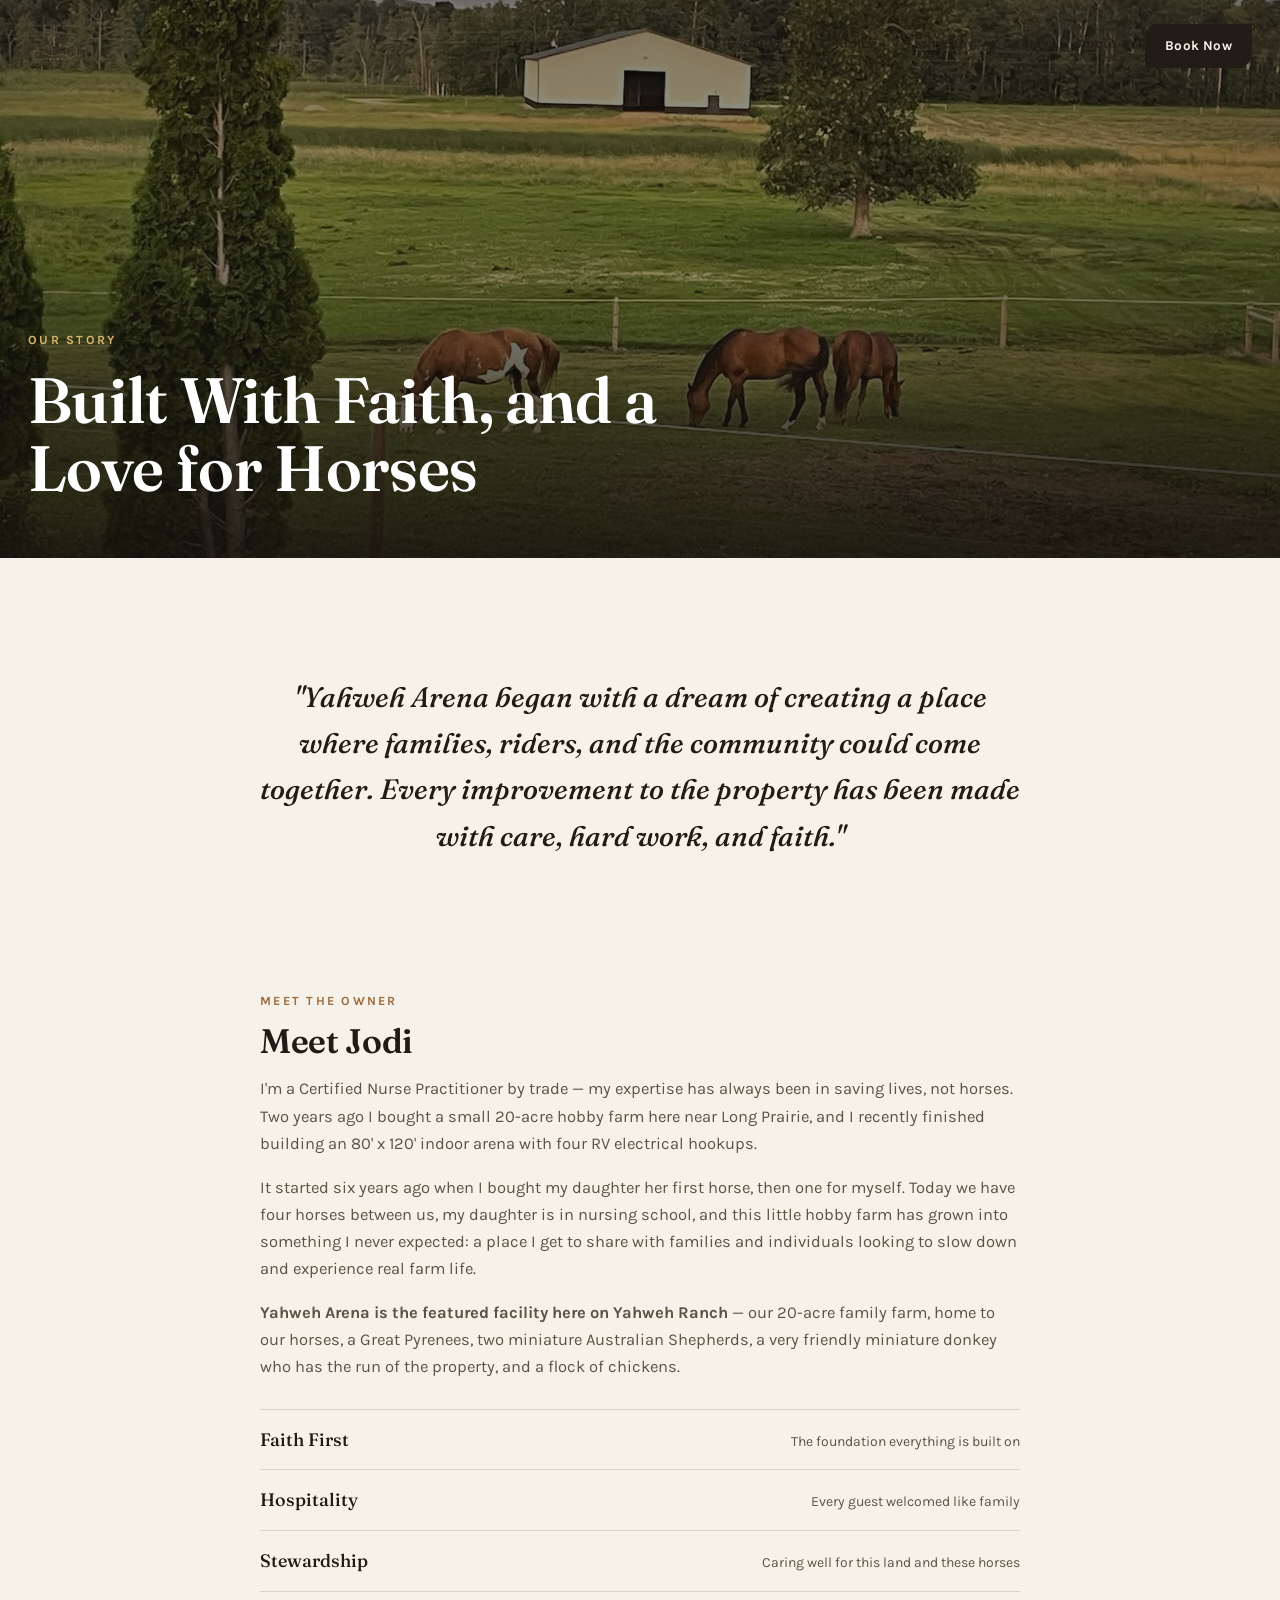
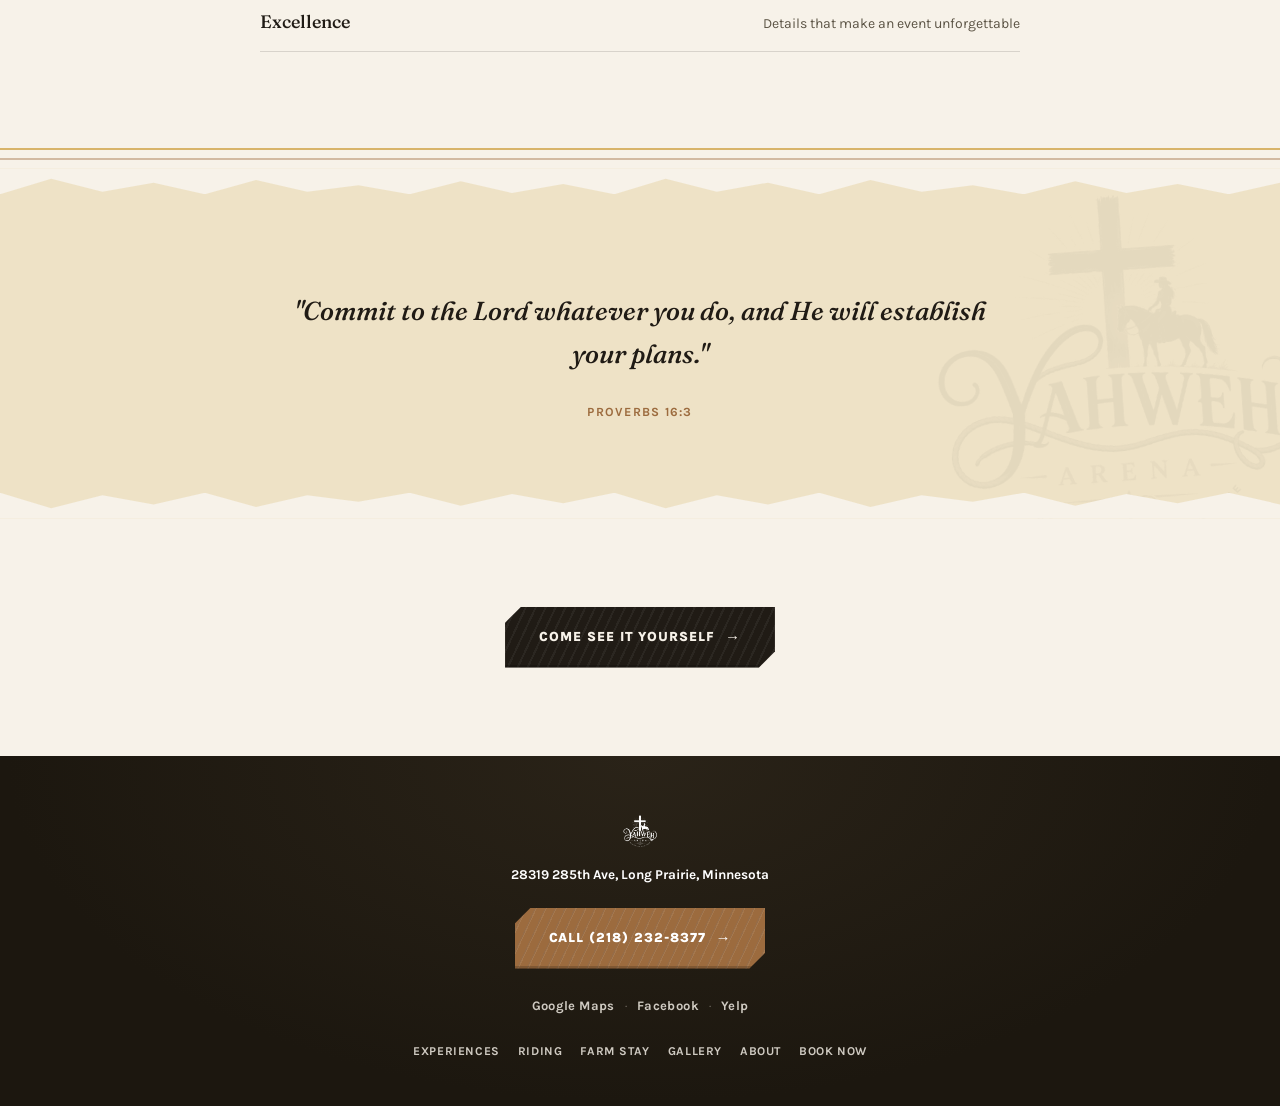
==== commit 71bf7448: "Add files via upload" ====
--- a/about.html
+++ b/about.html
@@ -56,13 +56,13 @@
   </div>
 </section>
 
-<section class="content" style="padding-top:64px;">
+<section class="content">
   <div class="mission-quote">
     <p>"Yahweh Arena began with a dream of creating a place where families, riders, and the community could come together. Every improvement to the property has been made with care, hard work, and faith."</p>
   </div>
 </section>
 
-<section class="content" style="padding-top:0;">
+<section class="content" style="padding-top:16px;">
   <div class="owner-bio">
     <div class="eyebrow">Meet the Owner</div>
     <h2 style="margin-top:12px;">Meet Jodi</h2>
--- a/styles.css
+++ b/styles.css
@@ -148,19 +148,32 @@
   overflow:hidden; color:#fff;
 }
 .hero.page-hero{min-height:62vh;}
+.hero-slideshow{position:absolute; inset:0; width:100%; height:100%;}
 .hero-img{position:absolute; inset:0; width:100%; height:100%;}
+.hero-slide{opacity:0; transition:opacity 1.8s ease;}
+.hero-slide.active{opacity:1; z-index:1;}
 .hero-overlay{
-  position:absolute; inset:0;
+  position:absolute; inset:0; z-index:2;
   background:
     radial-gradient(ellipse at center, rgba(20,17,12,0) 0%, rgba(20,17,12,0.35) 100%),
     linear-gradient(180deg, rgba(20,17,12,0.42) 0%, rgba(20,17,12,0.38) 35%, rgba(20,17,12,0.88) 100%);
 }
-.hero-content{position:relative; z-index:2; padding:0 28px 88px; max-width:720px;}
+.hero-content{position:relative; z-index:3; padding:0 28px 88px; max-width:720px;}
 .hero.page-hero .hero-content{padding-bottom:56px;}
 .hero-content .eyebrow{color:var(--wheat);}
 .hero-content h1{font-size:clamp(36px, 6vw, 64px); margin-top:16px; color:#fff;}
 .hero-content p{color:rgba(255,255,255,0.9); font-size:17.5px; margin-top:18px; max-width:56ch;}
-.hero-content .btn{margin-top:28px;}
+.hero-actions{display:flex; align-items:center; gap:18px; flex-wrap:wrap; margin-top:30px;}
+.hero-actions .btn{margin-top:0;}
+.price-pill{
+  display:inline-flex; align-items:center; gap:8px;
+  background:rgba(255,255,255,0.1); border:1.5px solid rgba(255,255,255,0.4);
+  backdrop-filter:blur(6px); -webkit-backdrop-filter:blur(6px);
+  color:#fff; text-decoration:none; padding:14px 22px; border-radius:999px;
+  font-size:14px; font-weight:600; transition:background .2s, border-color .2s, transform .2s;
+}
+.price-pill strong{font-family:'Fraunces', serif; font-weight:700; font-size:18px; color:var(--wheat);}
+.price-pill:hover{background:rgba(255,255,255,0.18); border-color:var(--wheat); transform:translateY(-2px);}
 
 /* ---------- FENCE DIVIDER ---------- */
 .fence{width:100%; height:28px; display:block;}
@@ -181,8 +194,8 @@
 .verse p{font-family:'Fraunces', serif; font-style:italic; font-weight:500; font-size:clamp(20px,2.4vw,26px);}
 .verse cite{display:block; margin-top:14px; font-style:normal; font-weight:700; font-size:12.5px; letter-spacing:0.1em; text-transform:uppercase; color:var(--leather);}
 
-section.content{padding:20px 28px 96px;}
-.section-head{max-width:640px; margin:0 auto 48px; text-align:center;}
+section.content{padding:88px 28px;}
+.section-head{max-width:640px; margin:0 auto 56px; text-align:center;}
 .section-head h2{font-size:clamp(28px,3.8vw,40px); margin-top:12px;}
 .section-head p{color:var(--ink-soft); margin-top:16px;}
 
@@ -246,15 +259,26 @@
 .prop-list li{padding:13px 0; border-bottom:1px solid var(--line); display:flex; gap:14px; align-items:flex-start; font-size:15px;}
 .prop-list li::before{content:""; flex:0 0 auto; width:8px; height:8px; margin-top:6px; background:var(--wheat); transform:rotate(45deg);}
 
-/* ---------- GALLERY ---------- */
-.gallery-grid{max-width:var(--max); margin:0 auto; display:grid; grid-template-columns:repeat(4,1fr); gap:10px;}
-.gallery-item{position:relative; display:block; aspect-ratio:1/1; overflow:hidden; cursor:pointer; border:0; padding:0; background:none;}
-.gallery-item img{width:100%; height:100%; object-fit:cover; transition:transform .5s ease; filter:saturate(0.95) contrast(1.02);}
-.gallery-item:hover img{transform:scale(1.06);}
-.gallery-caption{
-  position:absolute; left:0; right:0; bottom:0; padding:20px 14px 10px;
-  background:linear-gradient(to top, rgba(20,17,12,0.75), transparent);
-  color:#fff; font-size:12.5px; font-weight:700; letter-spacing:0.04em; text-transform:uppercase; text-align:left;
+/* ---------- GALLERY (horizontal-scroll Polaroids) ---------- */
+.gallery-scroll{
+  max-width:var(--max); margin:0 auto; display:flex; gap:26px;
+  overflow-x:auto; scroll-snap-type:x mandatory; -webkit-overflow-scrolling:touch;
+  padding:10px 10px 30px; scrollbar-width:thin; scrollbar-color:var(--wheat) transparent;
+}
+.gallery-scroll::-webkit-scrollbar{height:6px;}
+.gallery-scroll::-webkit-scrollbar-thumb{background:var(--wheat); border-radius:99px;}
+.polaroid{
+  flex:0 0 auto; width:320px; scroll-snap-align:start; cursor:pointer;
+  background:#FBFAF6; padding:8px 8px 0; border:0;
+  box-shadow:0 14px 30px rgba(32,27,21,0.18), 0 2px 6px rgba(32,27,21,0.1);
+  transform:rotate(var(--tilt, -1.5deg)); transition:transform .3s ease, box-shadow .3s ease;
+}
+.polaroid:hover{transform:rotate(0deg) scale(1.03); box-shadow:0 20px 40px rgba(32,27,21,0.24);}
+.polaroid .frame{display:block; aspect-ratio:1/1; overflow:hidden; background:#e9e4d8;}
+.polaroid .frame img{width:100%; height:100%; object-fit:cover; filter:sepia(0.14) saturate(0.9) contrast(1.03);}
+.polaroid .cap{
+  display:block; text-align:center; padding:12px 4px 14px;
+  font-family:'Fraunces', serif; font-style:italic; font-weight:500; font-size:14.5px; color:var(--ink-soft);
 }
 
 /* lightbox */
@@ -276,8 +300,27 @@
 .lightbox-next{right:16px;}
 
 /* ---------- FAQ ---------- */
+.faq-dark{
+  position:relative; overflow:hidden;
+  background:#1C170F; color:var(--ivory);
+}
+.section-bg-photo{
+  position:absolute; inset:0; width:100%; height:100%; object-fit:cover;
+  opacity:0.4; filter:grayscale(0.25) contrast(1.05); z-index:0;
+}
+.section-bg-overlay{
+  position:absolute; inset:0; z-index:0;
+  background:radial-gradient(ellipse at center, rgba(20,17,12,0.5) 0%, rgba(20,17,12,0.93) 100%);
+}
+.faq-dark .section-head, .faq-dark .faq-list{position:relative; z-index:1;}
+.faq-dark .eyebrow{color:var(--wheat);}
+.faq-dark h2{color:#fff;}
 .faq-list{max-width:760px; margin:0 auto; display:flex; flex-direction:column; gap:10px;}
 .faq-item{background:var(--card); border:1px solid var(--line); box-shadow:0 10px 28px rgba(32,27,21,0.06);}
+.faq-dark .faq-item{background:rgba(255,255,255,0.06); border-color:rgba(247,242,233,0.16); box-shadow:none; backdrop-filter:blur(4px);}
+.faq-dark .faq-q{color:#fff;}
+.faq-dark .faq-q .plus{border-color:rgba(247,242,233,0.3);}
+.faq-dark .faq-a p{color:rgba(247,242,233,0.75);}
 .faq-q{
   width:100%; display:flex; align-items:center; justify-content:space-between; gap:16px;
   padding:20px 24px; background:none; border:none; cursor:pointer; text-align:left;
@@ -439,11 +482,13 @@
 @media (max-width:900px){
   .about{grid-template-columns:1fr; gap:32px;}
   .prop-grid{grid-template-columns:1fr; row-gap:0;}
-  .gallery-grid{grid-template-columns:repeat(2,1fr);}
+  .polaroid{width:260px;}
   .area-grid{grid-template-columns:1fr;}
   .book-links{grid-template-columns:1fr;}
-  section.content{padding:16px 20px 64px;}
+  section.content{padding:64px 20px;}
+  .section-head{margin-bottom:44px;}
   .hero-content{padding-bottom:64px;}
+  .hero-actions{flex-direction:column; align-items:flex-start;}
   .visit-card, .contact-card{padding:28px;}
   .verse-wrap{padding:76px 20px;}
   .feature-hero{flex-direction:column; text-align:center; padding:30px;}
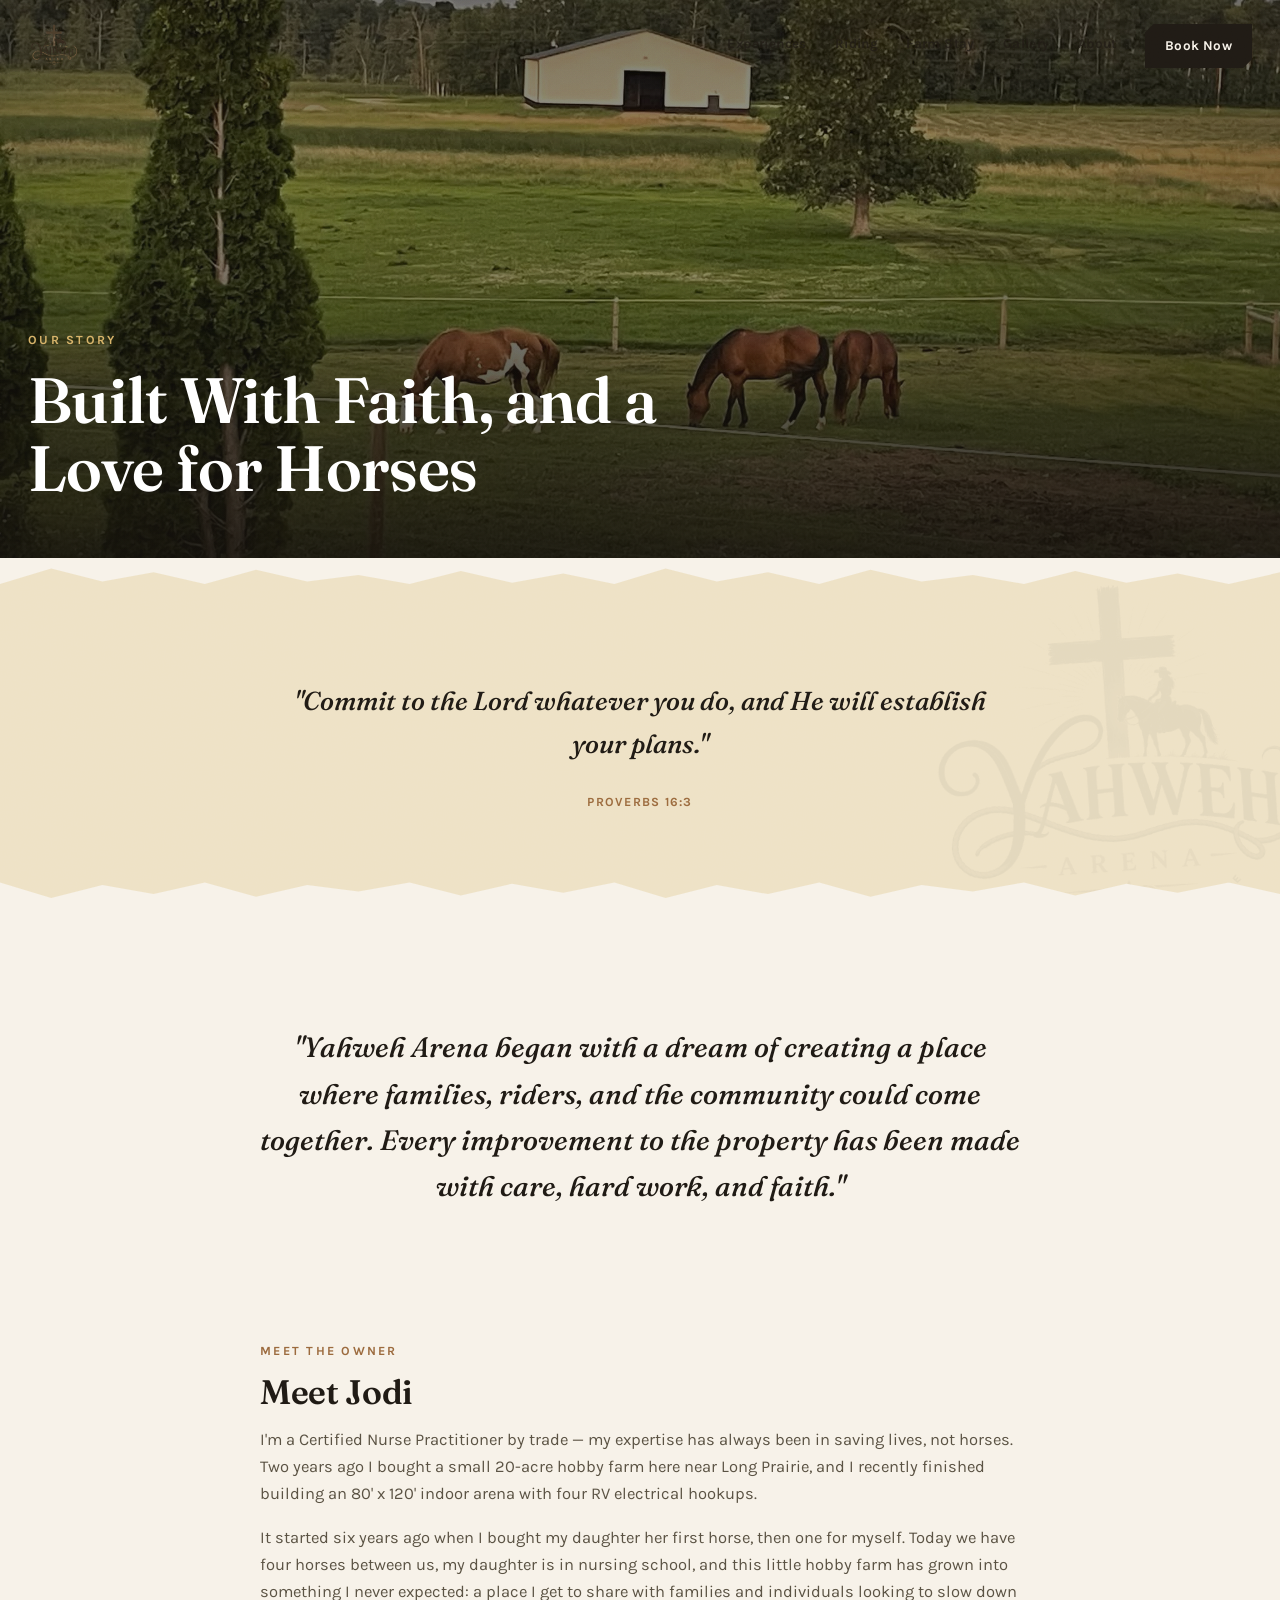
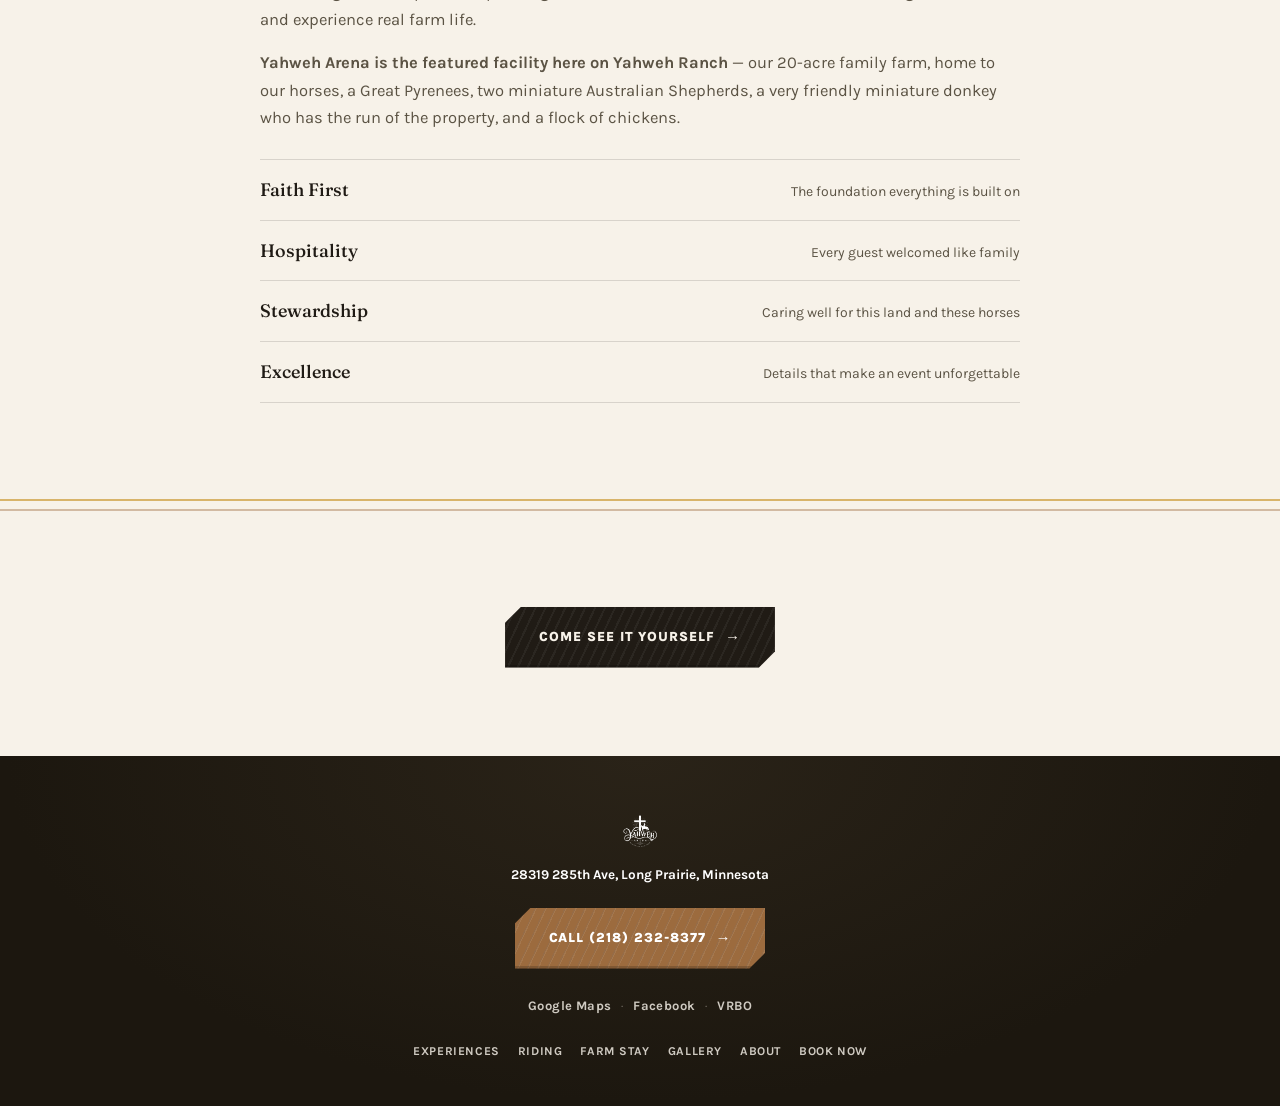
==== commit b21b38f6: "Add files via upload" ====
--- a/about.html
+++ b/about.html
@@ -38,7 +38,7 @@
 
 <div class="mobile-nav" id="mobileNav">
   <button type="button" id="navCloseBtn" class="nav-close-btn" aria-label="Close menu">✕</button>
-  <img class="mobile-nav-logo" src="1000023288.png" alt="Yahweh Arena">
+  <a href="/"><img class="mobile-nav-logo" src="1000023288.png" alt="Yahweh Arena"></a>
   <a href="/" data-scroll-to="experiences">Experiences</a>
   <a href="/riding">Riding</a>
   <a href="/stay">Farm Stay</a>
@@ -55,6 +55,17 @@
     <h1>Built With Faith, and a Love for Horses</h1>
   </div>
 </section>
+
+<!-- VERSE -->
+<div class="verse-wrap">
+  <div class="torn-top"></div>
+  <img class="verse-logo-bg" src="1000023288.png" alt="" aria-hidden="true">
+  <div class="verse">
+    <p>"Commit to the Lord whatever you do, and He will establish your plans."</p>
+    <cite>Proverbs 16:3</cite>
+  </div>
+  <div class="torn-bottom"></div>
+</div>
 
 <section class="content">
   <div class="mission-quote">
@@ -83,17 +94,6 @@
   <line class="rail2" x1="0" y1="19" x2="1200" y2="19"/>
 </svg>
 
-<!-- VERSE -->
-<div class="verse-wrap">
-  <div class="torn-top"></div>
-  <img class="verse-logo-bg" src="1000023288.png" alt="" aria-hidden="true">
-  <div class="verse">
-    <p>"Commit to the Lord whatever you do, and He will establish your plans."</p>
-    <cite>Proverbs 16:3</cite>
-  </div>
-  <div class="torn-bottom"></div>
-</div>
-
 <section class="content" style="text-align:center;">
   <a class="btn btn-dark" href="/" data-scroll-to="contact">Come See It Yourself</a>
 </section>
@@ -109,7 +109,7 @@
     <span>·</span>
     <a href="https://www.facebook.com/share/1akdEZ5ze8/" target="_blank" rel="noopener">Facebook</a>
     <span>·</span>
-    <a href="#" onclick="return false;" aria-disabled="true" title="Yelp link coming soon">Yelp</a>
+    <a href="https://www.vrbo.com/4762434" target="_blank" rel="noopener">VRBO</a>
   </div>
   <nav>
     <a href="/" data-scroll-to="experiences">Experiences</a>
--- a/styles.css
+++ b/styles.css
@@ -165,15 +165,6 @@
 .hero-content p{color:rgba(255,255,255,0.9); font-size:17.5px; margin-top:18px; max-width:56ch;}
 .hero-actions{display:flex; align-items:center; gap:18px; flex-wrap:wrap; margin-top:30px;}
 .hero-actions .btn{margin-top:0;}
-.price-pill{
-  display:inline-flex; align-items:center; gap:8px;
-  background:rgba(255,255,255,0.1); border:1.5px solid rgba(255,255,255,0.4);
-  backdrop-filter:blur(6px); -webkit-backdrop-filter:blur(6px);
-  color:#fff; text-decoration:none; padding:14px 22px; border-radius:999px;
-  font-size:14px; font-weight:600; transition:background .2s, border-color .2s, transform .2s;
-}
-.price-pill strong{font-family:'Fraunces', serif; font-weight:700; font-size:18px; color:var(--wheat);}
-.price-pill:hover{background:rgba(255,255,255,0.18); border-color:var(--wheat); transform:translateY(-2px);}
 
 /* ---------- FENCE DIVIDER ---------- */
 .fence{width:100%; height:28px; display:block;}
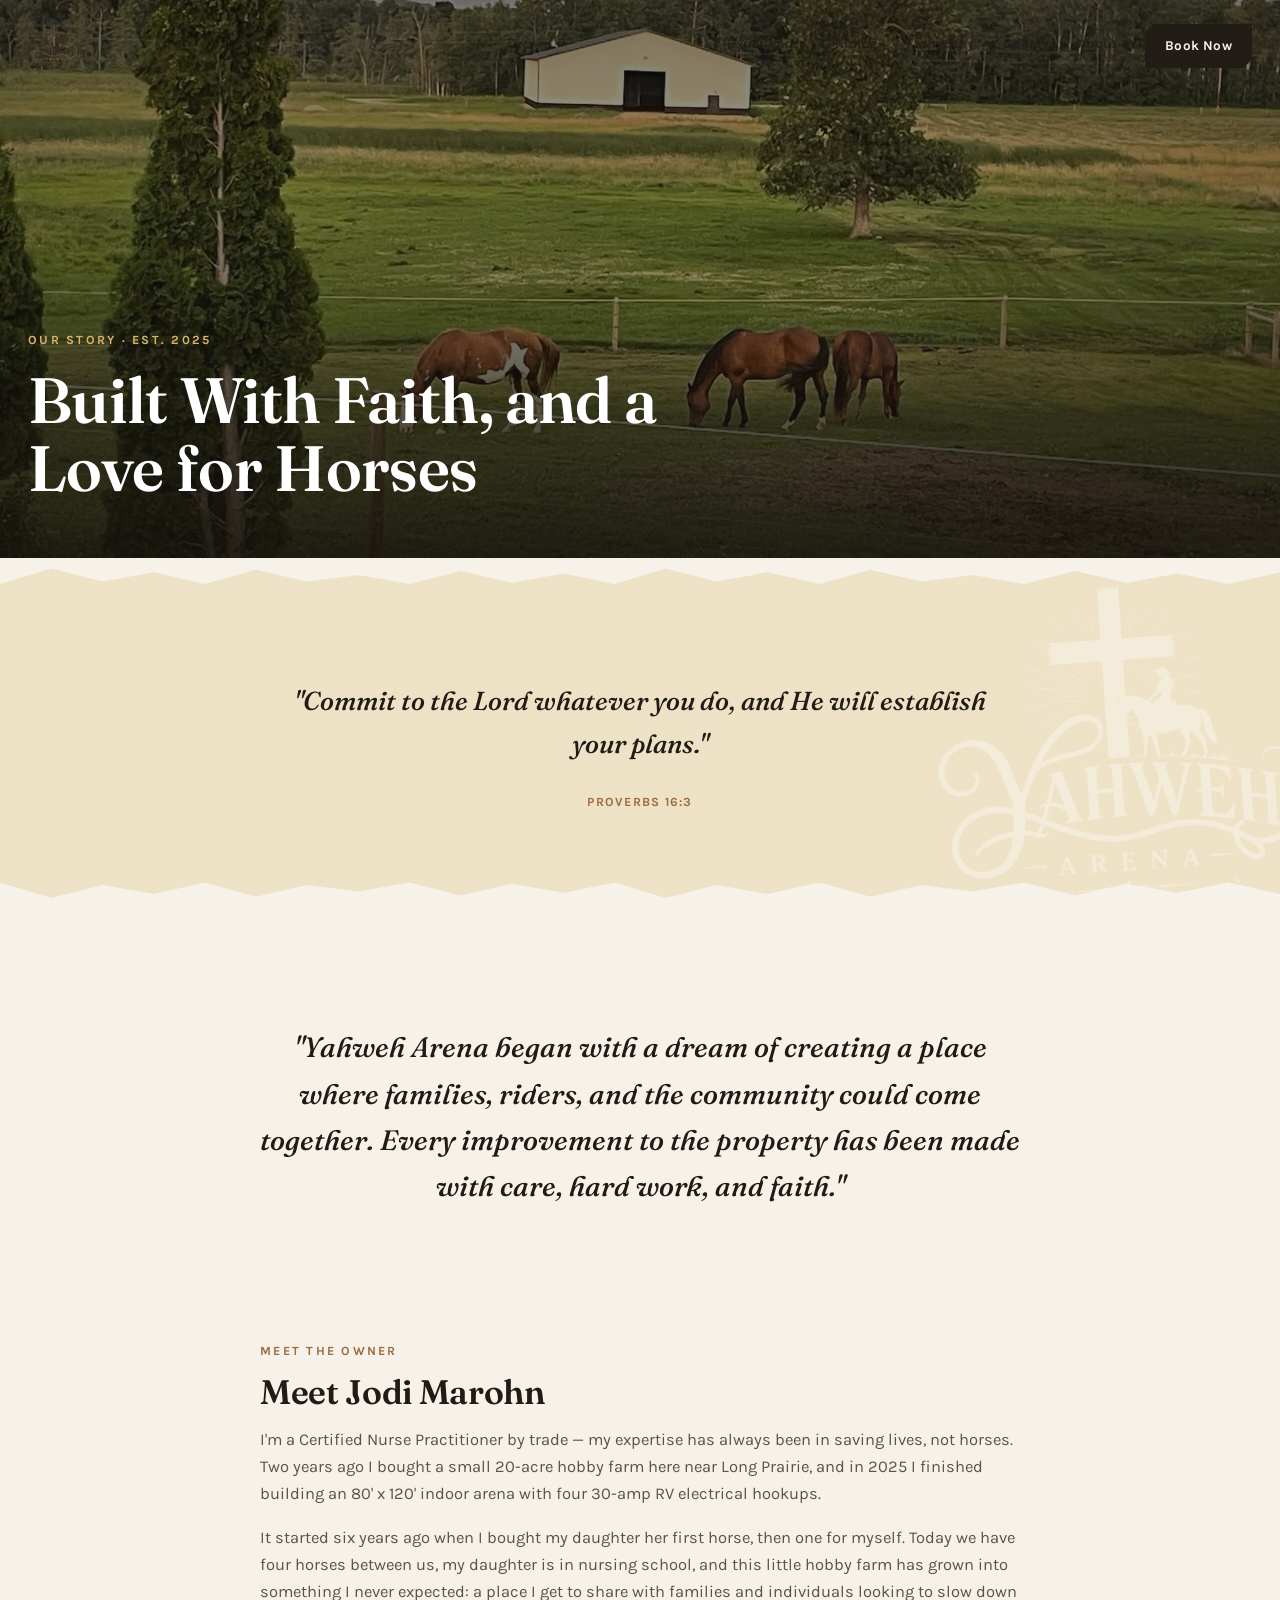
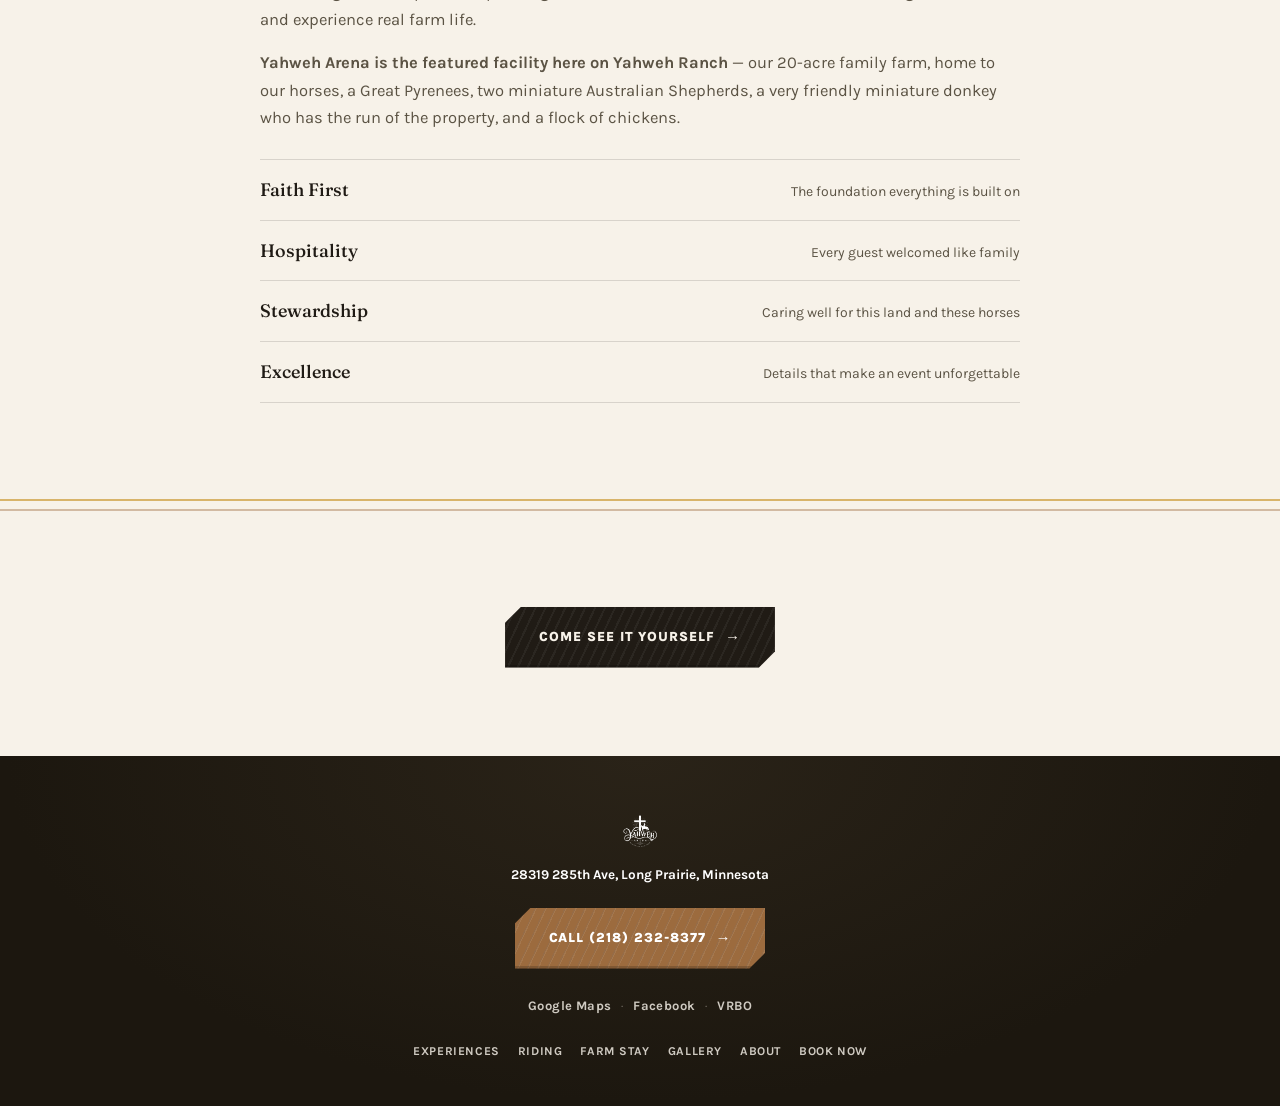
==== commit 41db99d3: "Add files via upload" ====
--- a/about.html
+++ b/about.html
@@ -51,7 +51,7 @@
   <img class="hero-img photo" src="1000023089.jpg" alt="Horses grazing in the pasture at Yahweh Ranch at dusk">
   <div class="hero-overlay"></div>
   <div class="hero-content">
-    <div class="eyebrow">Our Story</div>
+    <div class="eyebrow">Our Story &middot; Est. 2025</div>
     <h1>Built With Faith, and a Love for Horses</h1>
   </div>
 </section>
@@ -76,8 +76,8 @@
 <section class="content" style="padding-top:16px;">
   <div class="owner-bio">
     <div class="eyebrow">Meet the Owner</div>
-    <h2 style="margin-top:12px;">Meet Jodi</h2>
-    <p>I'm a Certified Nurse Practitioner by trade — my expertise has always been in saving lives, not horses. Two years ago I bought a small 20-acre hobby farm here near Long Prairie, and I recently finished building an 80' x 120' indoor arena with four RV electrical hookups.</p>
+    <h2 style="margin-top:12px;">Meet Jodi Marohn</h2>
+    <p>I'm a Certified Nurse Practitioner by trade — my expertise has always been in saving lives, not horses. Two years ago I bought a small 20-acre hobby farm here near Long Prairie, and in 2025 I finished building an 80' x 120' indoor arena with four 30-amp RV electrical hookups.</p>
     <p>It started six years ago when I bought my daughter her first horse, then one for myself. Today we have four horses between us, my daughter is in nursing school, and this little hobby farm has grown into something I never expected: a place I get to share with families and individuals looking to slow down and experience real farm life.</p>
     <p><strong>Yahweh Arena is the featured facility here on Yahweh Ranch</strong> — our 20-acre family farm, home to our horses, a Great Pyrenees, two miniature Australian Shepherds, a very friendly miniature donkey who has the run of the property, and a flock of chickens.</p>
   </div>
--- a/styles.css
+++ b/styles.css
@@ -178,8 +178,8 @@
 .torn-bottom{bottom:0; clip-path:polygon(0 100%,100% 100%,100% 45%,96% 0%,92% 40%,88% 5%,84% 50%,80% 0%,76% 35%,72% 10%,68% 55%,64% 0%,60% 45%,56% 10%,52% 60%,48% 0%,44% 40%,40% 5%,36% 50%,32% 0%,28% 35%,24% 10%,20% 55%,16% 0%,12% 45%,8% 10%,4% 60%,0% 0%);}
 .verse-logo-bg{
   position:absolute; top:-10px; right:-50px; left:auto; transform:rotate(-4deg);
-  width:420px; max-width:62%; opacity:0.05; mix-blend-mode:multiply;
-  filter:grayscale(1) contrast(1.15); pointer-events:none; z-index:0;
+  width:420px; max-width:62%; opacity:0.35; mix-blend-mode:normal;
+  filter:brightness(0) invert(1); pointer-events:none; z-index:0;
 }
 .verse{position:relative; z-index:1; text-align:center; max-width:720px; margin:0 auto;}
 .verse p{font-family:'Fraunces', serif; font-style:italic; font-weight:500; font-size:clamp(20px,2.4vw,26px);}
@@ -250,21 +250,27 @@
 .prop-list li{padding:13px 0; border-bottom:1px solid var(--line); display:flex; gap:14px; align-items:flex-start; font-size:15px;}
 .prop-list li::before{content:""; flex:0 0 auto; width:8px; height:8px; margin-top:6px; background:var(--wheat); transform:rotate(45deg);}
 
-/* ---------- GALLERY (horizontal-scroll Polaroids) ---------- */
+/* ---------- GALLERY (horizontal-scroll Polaroids, overlapping deck) ---------- */
 .gallery-scroll{
-  max-width:var(--max); margin:0 auto; display:flex; gap:26px;
+  max-width:var(--max); margin:0 auto; display:flex; gap:0;
   overflow-x:auto; scroll-snap-type:x mandatory; -webkit-overflow-scrolling:touch;
-  padding:10px 10px 30px; scrollbar-width:thin; scrollbar-color:var(--wheat) transparent;
+  padding:24px 40px 40px; scrollbar-width:thin; scrollbar-color:var(--wheat) transparent;
 }
 .gallery-scroll::-webkit-scrollbar{height:6px;}
 .gallery-scroll::-webkit-scrollbar-thumb{background:var(--wheat); border-radius:99px;}
 .polaroid{
-  flex:0 0 auto; width:320px; scroll-snap-align:start; cursor:pointer;
-  background:#FBFAF6; padding:8px 8px 0; border:0;
+  flex:0 0 auto; width:320px; scroll-snap-align:center; cursor:pointer;
+  background:#FBFAF6; padding:8px 8px 0; border:0; position:relative;
   box-shadow:0 14px 30px rgba(32,27,21,0.18), 0 2px 6px rgba(32,27,21,0.1);
-  transform:rotate(var(--tilt, -1.5deg)); transition:transform .3s ease, box-shadow .3s ease;
-}
-.polaroid:hover{transform:rotate(0deg) scale(1.03); box-shadow:0 20px 40px rgba(32,27,21,0.24);}
+  transform:rotate(var(--tilt, -1.5deg)); transition:transform .35s ease, box-shadow .35s ease, margin .35s ease;
+  margin-left:-90px; z-index:1;
+}
+.polaroid:first-child{margin-left:0;}
+.polaroid:hover, .polaroid.in-view{
+  transform:rotate(0deg) scale(1.05);
+  box-shadow:0 24px 48px rgba(32,27,21,0.28);
+  z-index:20;
+}
 .polaroid .frame{display:block; aspect-ratio:1/1; overflow:hidden; background:#e9e4d8;}
 .polaroid .frame img{width:100%; height:100%; object-fit:cover; filter:sepia(0.14) saturate(0.9) contrast(1.03);}
 .polaroid .cap{
@@ -417,6 +423,12 @@
 .owner-bio h2{font-size:clamp(26px,3.4vw,34px);}
 .owner-bio p{color:var(--ink-soft); margin-top:16px; font-size:16.5px;}
 
+/* ---------- SECTION PHOTO (banner image inside a text section) ---------- */
+.section-photo{
+  max-width:680px; margin:0 auto 36px; aspect-ratio:16/9; overflow:hidden;
+  border:1px solid var(--line); box-shadow:0 14px 40px rgba(32,27,21,0.10);
+}
+
 /* ---------- MAP ---------- */
 .map-frame{max-width:720px; margin:0 auto 32px; border:1px solid var(--line); overflow:hidden; background:var(--card);}
 .map-frame iframe{width:100%; height:340px; display:block; border:0;}
@@ -473,7 +485,8 @@
 @media (max-width:900px){
   .about{grid-template-columns:1fr; gap:32px;}
   .prop-grid{grid-template-columns:1fr; row-gap:0;}
-  .polaroid{width:260px;}
+  .polaroid{width:260px; margin-left:-60px !important;}
+  .polaroid:first-child{margin-left:0 !important;}
   .area-grid{grid-template-columns:1fr;}
   .book-links{grid-template-columns:1fr;}
   section.content{padding:64px 20px;}
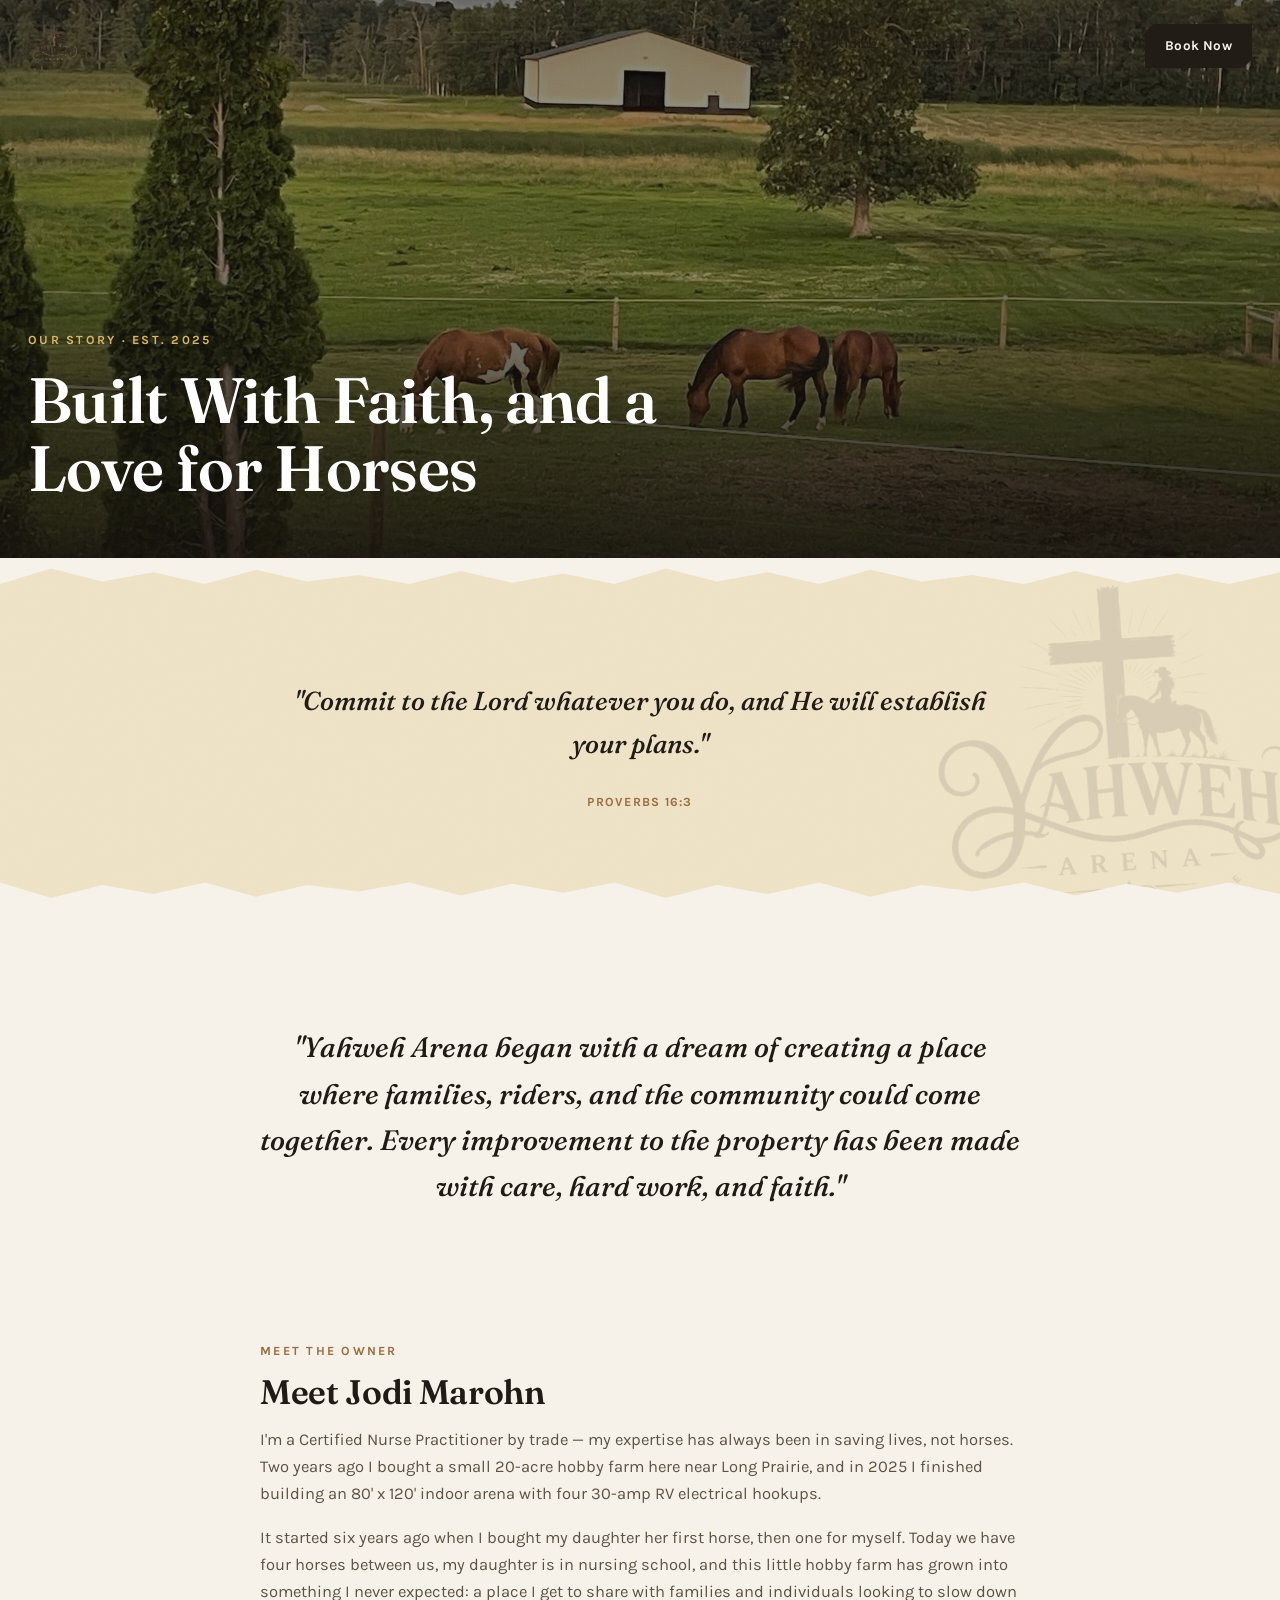
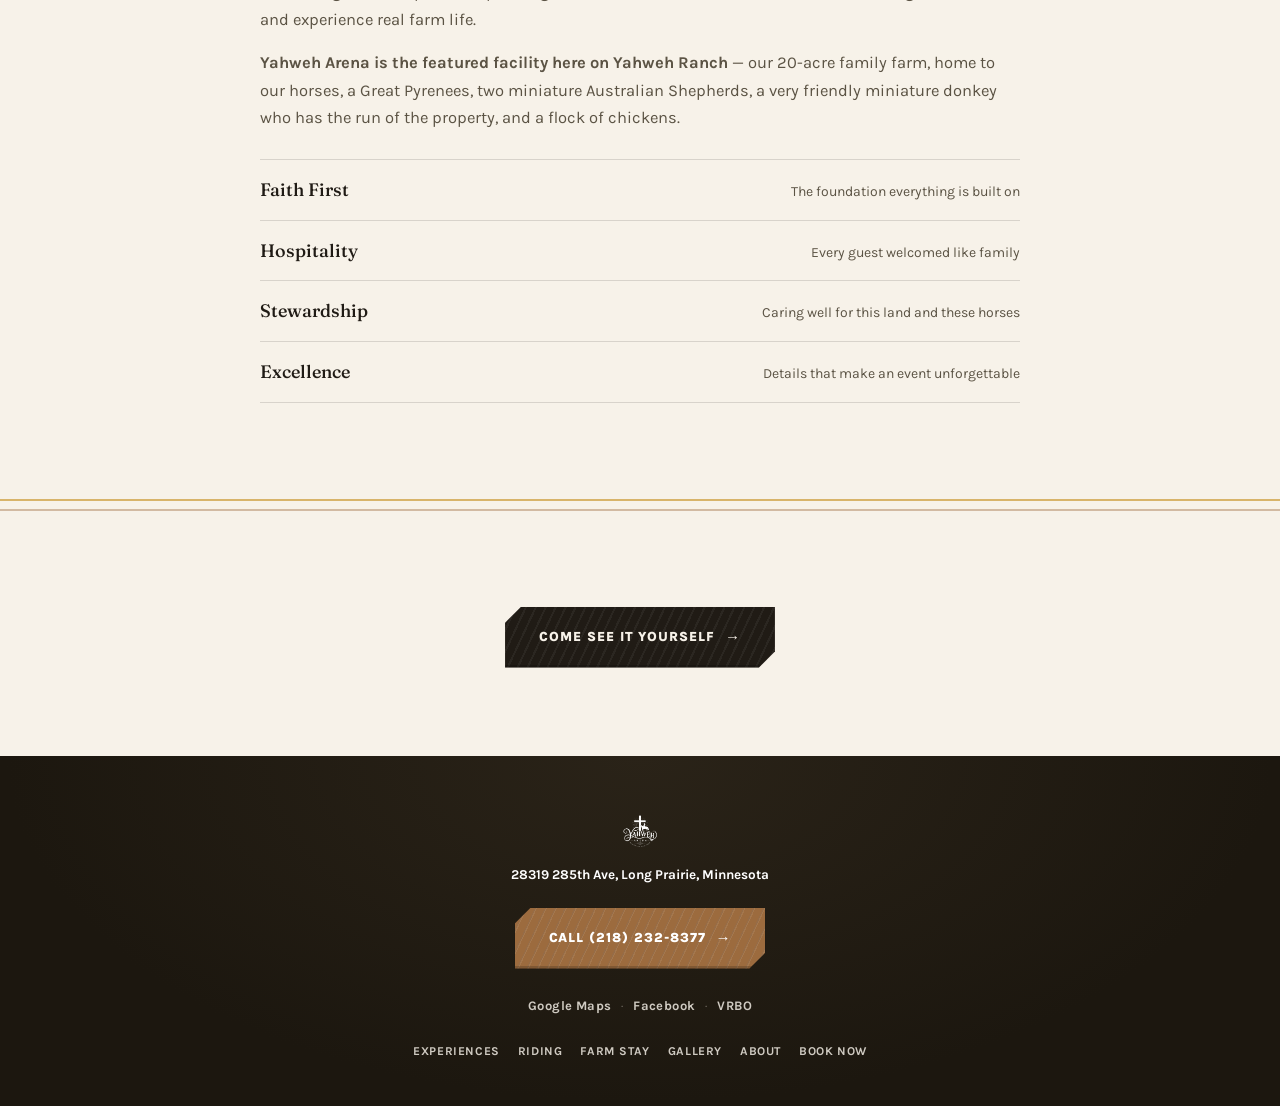
==== commit f86619e9: "Add files via upload" ====
--- a/about.html
+++ b/about.html
@@ -99,7 +99,7 @@
 </section>
 
 <footer>
-  <img class="logo-mark" src="1000023288.png" alt="Yahweh Arena">
+  <a href="#"><img class="logo-mark" src="1000023288.png" alt="Yahweh Arena"></a>
   <div class="address-line">
     <a href="https://www.google.com/maps/search/?api=1&query=28319+285th+Ave+Long+Prairie+MN" target="_blank" rel="noopener">28319 285th Ave, Long Prairie, Minnesota</a>
   </div>
--- a/styles.css
+++ b/styles.css
@@ -178,8 +178,8 @@
 .torn-bottom{bottom:0; clip-path:polygon(0 100%,100% 100%,100% 45%,96% 0%,92% 40%,88% 5%,84% 50%,80% 0%,76% 35%,72% 10%,68% 55%,64% 0%,60% 45%,56% 10%,52% 60%,48% 0%,44% 40%,40% 5%,36% 50%,32% 0%,28% 35%,24% 10%,20% 55%,16% 0%,12% 45%,8% 10%,4% 60%,0% 0%);}
 .verse-logo-bg{
   position:absolute; top:-10px; right:-50px; left:auto; transform:rotate(-4deg);
-  width:420px; max-width:62%; opacity:0.35; mix-blend-mode:normal;
-  filter:brightness(0) invert(1); pointer-events:none; z-index:0;
+  width:420px; max-width:62%; opacity:0.09; mix-blend-mode:normal;
+  filter:brightness(0); pointer-events:none; z-index:0;
 }
 .verse{position:relative; z-index:1; text-align:center; max-width:720px; margin:0 auto;}
 .verse p{font-family:'Fraunces', serif; font-style:italic; font-weight:500; font-size:clamp(20px,2.4vw,26px);}
